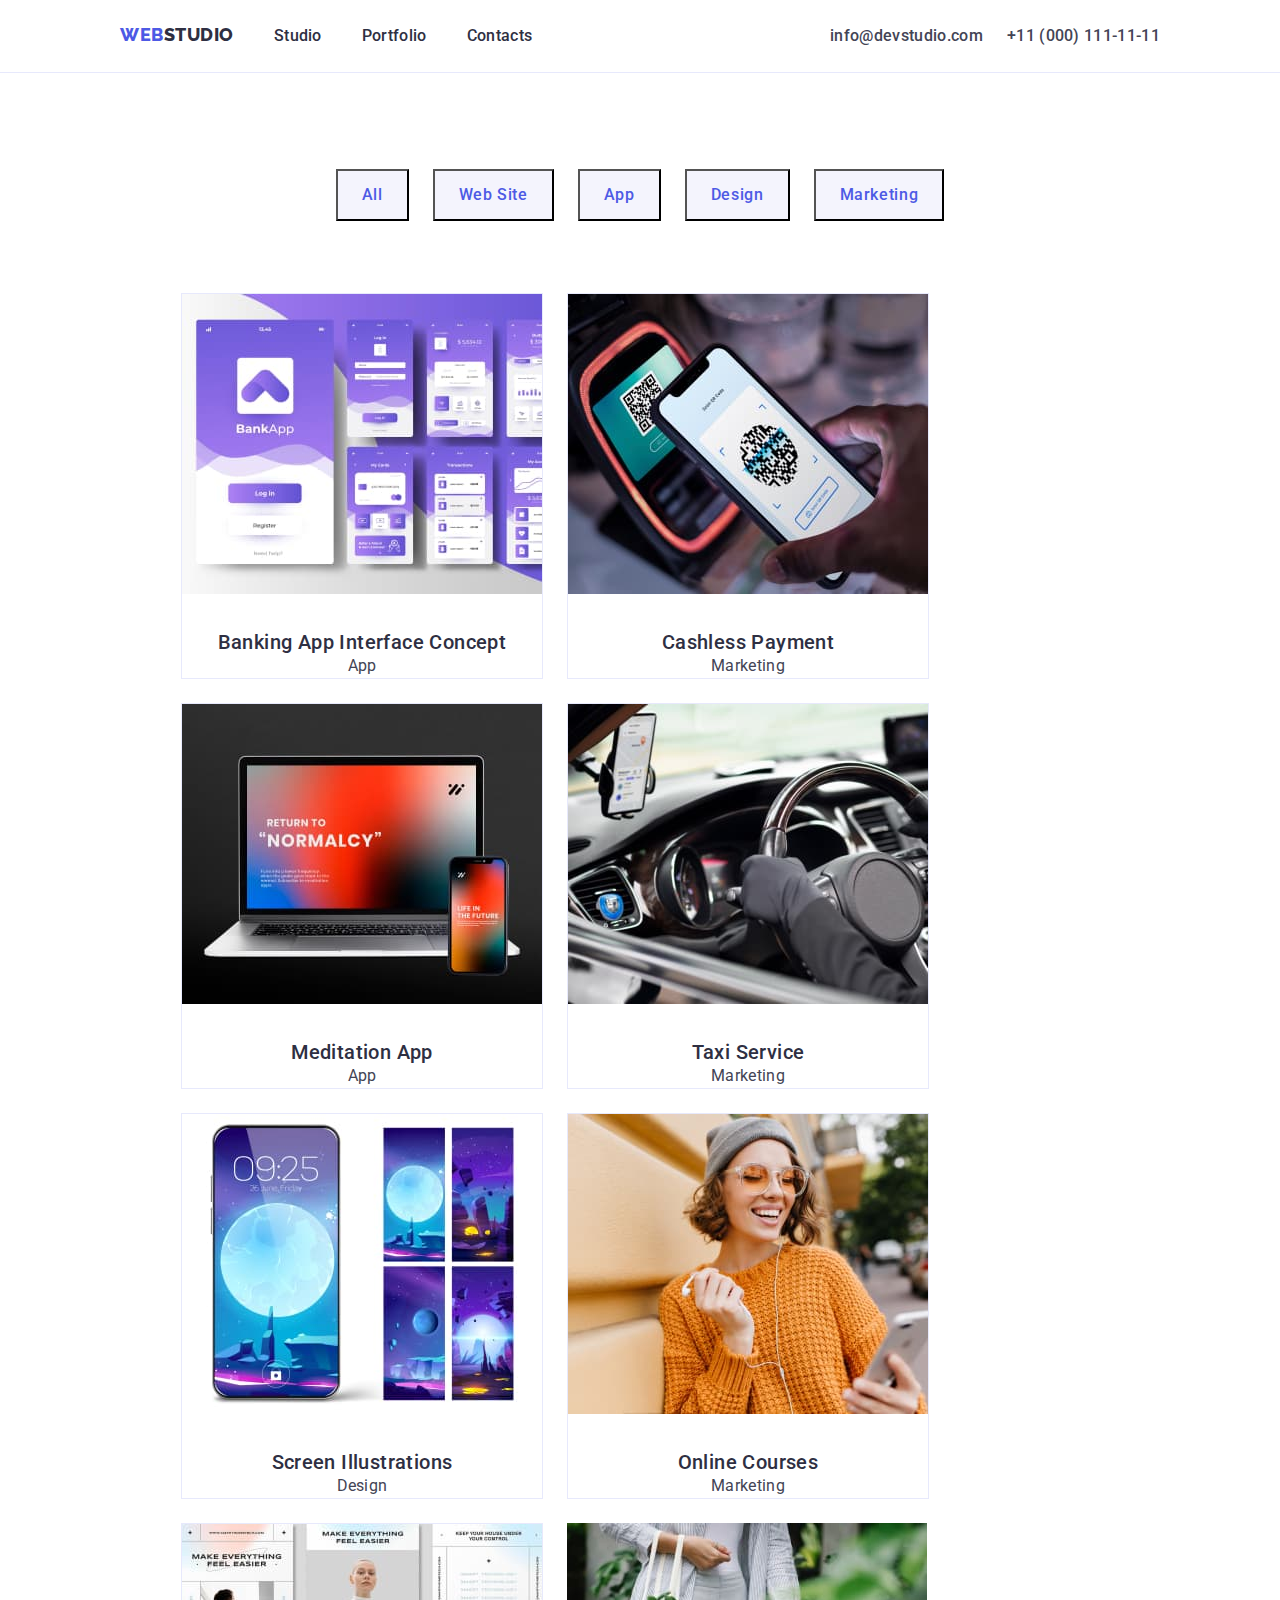
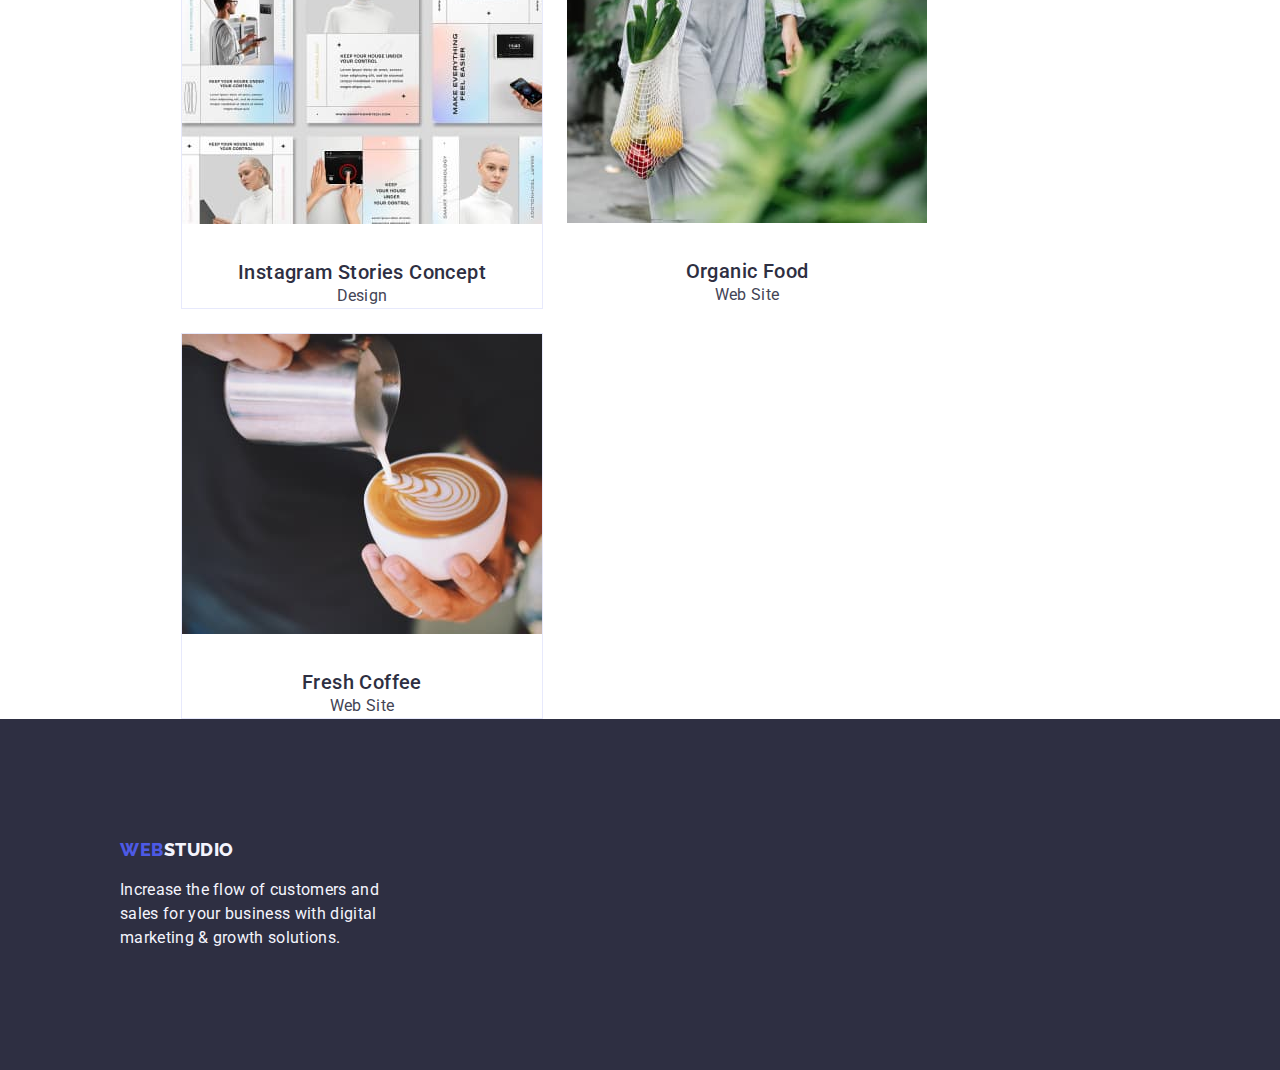
==== portfolio.html @ 3b59b09b "Add border to card" ====
<!DOCTYPE html>
<html lang="en">
  <head>
    <meta charset="UTF-8" />
    <meta name="viewport" content="width=device-width, initial-scale=1.0" />
    <title>Portfolio</title>
    <link rel="stylesheet" href="./css/styles.css" />
    <link rel="preconnect" href="https://fonts.googleapis.com" />
    <link rel="preconnect" href="https://fonts.gstatic.com" crossorigin />
    <link
      href="https://fonts.googleapis.com/css2?family=Montserrat:wght@300;700&family=Raleway:wght@800&family=Roboto:wght@400;500;700;900&display=swap"
      rel="stylesheet"
    />
    <link
      rel="stylesheet"
      href="https://cdnjs.cloudflare.com/ajax/libs/modern-normalize/2.0.0/modern-normalize.min.css"
      integrity="sha512-4xo8blKMVCiXpTaLzQSLSw3KFOVPWhm/TRtuPVc4WG6kUgjH6J03IBuG7JZPkcWMxJ5huwaBpOpnwYElP/m6wg=="
      crossorigin="anonymous"
      referrerpolicy="no-referrer"
    />
  </head>
  <body>
    <header class="header">
      <div class="container section header-div">
        <nav class="menu-list">
          <!--LOGO-->
          <div class="logo-div">
            <a class="logo link" href="./index.html"
              >WEB<span class="logo-studio-header">Studio</span></a
            >
          </div>

          <!--navigation menu-->
          <div class="menu-div">
            <ul class="list menu-list">
              <li><a class="list-font link" href="./index.html">Studio</a></li>
              <li>
                <a class="list-font link" href="./portfolio.html">Portfolio</a>
              </li>
              <li><a class="list-font link" href="">Contacts</a></li>
            </ul>
          </div>
        </nav>

        <!--Contact-->
        <address class="adress-list">
          <div class="adress-div">
            <ul class="list contact-list">
              <li>
                <a class="link-font link" href="mailto:info@devstudio.com"
                  >info@devstudio.com</a
                >
              </li>
              <li>
                <a class="link-font link" href="tel:+110001111111"
                  >+11 (000) 111-11-11</a
                >
              </li>
            </ul>
          </div>
        </address>
      </div>
    </header>
    <main>
      <section class="portfolio-filters">
        <div class="container section-portfolio-div">
          <h1 class="fontshone visually-hidden">Images</h1>
          <div class="filters-div">
          <ul class="list filters-ul-div">
            <li><button class="filters-buttons" type="button">All</button></li>
            <li>
              <button class="filters-buttons" type="button">Web Site</button>
            </li>
            <li><button class="filters-buttons" type="button">App</button></li>
            <li>
              <button class="filters-buttons" type="button">Design</button>
            </li>
            <li>
              <button class="filters-buttons" type="button">Marketing</button>
            </li>
          </ul>
          </div>
          <div class="portfolio-card-div">
          <ul class="list">
            <div class="card-wrap-div">
              <li class="card-wrap-item">
                <a class="link" href="">
                  <img
                    src="./images/pagesbankapp.jpg"
                    alt="Application pages view for logging in to the bank and managing your bank account. 
                The dominant colors are purple and white. Purple at the top of the page, white at the bottom"
                    width="360"
                    height="300"
                  />
                  <h2 class="fontshthre">Banking App Interface Concept</h2>
                  <p class="p-font">App</p>
                </a>
              </li>
              <li class="card-wrap-item">
                <a class="link" href="">
                  <img
                    src="./images/PhoneReadQRcode.jpg"
                    alt="Smartphone held in fingers and reading QR code with smartphone."
                    width="360"
                    height="300"
                  />
                  <h2 class="fontshthre">Cashless Payment</h2>
                  <p class="p-font">Marketing</p>
                </a>
              </li>
              <li class="card-wrap-item">
                <a class="link" href="">
                  <img
                    src="./images/Computerandsmartphonewithdesamefoto.jpg"
                    alt="On the laptop screen and on the smartphone screen there is the same 
              colorful image with the words - return to normalcy."
                    width="360"
                    height="300"
                  />
                  <h2 class="fontshthre">Meditation App</h2>
                  <p class="p-font">App</p>
                </a>
              </li>
              <li class="card-wrap-item">
                <a class="link" href="">
                  <img
                    src="./images/cocpitincar.jpg"
                    alt="Cockpit in the car. Smartphone in the holder with staking turned on."
                    width="360"
                    height="300"
                  />
                  <h2 class="fontshthre">Taxi Service</h2>
                  <p class="p-font">Marketing</p>
                </a>
              </li>
              <li class="card-wrap-item">
                <a class="link" href="">
                  <img
                    src="./images/destopwithnun.jpg"
                    alt="Five images with desktop proposals with a moon theme"
                    width="360"
                    height="300"
                  />
                  <h2 class="fontshthre">Screen Illustrations</h2>
                  <p class="p-font">Design</p>
                </a>
              </li>
              <li class="card-wrap-item">
                <a class="link" href="">
                  <img
                    src="./images/Womeninorangedress.jpg"
                    alt="A woman in a yellow sweater, gray hat and glasses looks at the smartphone"
                    width="360"
                    height="300"
                  />
                  <h2 class="fontshthre">Online Courses</h2>
                  <p class="p-font">Marketing</p>
                </a>
              </li>
              <li class="card-wrap-item">
                <a class="link" href="">
                  <img
                    src="./images/leaflet.jpg"
                    alt="Description of home control presented by a woman in a white turtleneck. Control options via smartphone and touch screen are shown."
                    width="360"
                    height="300"
                  />
                  <h2 class="fontshthre">Instagram Stories Concept</h2>
                  <p class="p-font">Design</p>
                </a>
              </li class="card-wrap-item">

              <li>
                <a class="link" href="">
                  <img
                    src="./images/womenwithbag.jpg"
                    alt="A woman dressed in gray pants, a gray long sweater and a white blouse carries fruits and vegetables in a white mesh bag."
                    width="360"
                    height="300"
                  />
                  <h2 class="fontshthre">Organic Food</h2>
                  <p class="p-font">Web Site</p>
                </a>
              </li>
              <li class="card-wrap-item">
                <a class="link" href="">
                  <img
                    src="./images/cafeewitchmilk.jpg"
                    alt="The barista pours milk to create a pattern on the surface of the coffee"
                    width="360"
                    height="300"
                  />
                  <h2 class="fontshthre">Fresh Coffee</h2>
                  <p class="p-font">Web Site</p>
                </a>
              </li class="card-wrap-item">
            </div>
          </ul>
          </div>
        </div>
      </section>
    </main>
    <footer class="fooster-parameters">
      <div class="container section">
        <!--LOGO-->
        <a class="logo link" href="./index.html"
          >WEB<span class="logo-studio-fooster">Studio</span></a
        >
        <p class="p-font-fooster">
          Increase the flow of customers and<br />
          sales for your business with digital<br />
          marketing & growth solutions.
        </p>
      </div>
    </footer>
  </body>
</html>
---- css/styles.css ----
:root{
    --color-text:#434455;
    --color-primary-brand: #4D5AE5;
    --color-ressed-state: #404BBF;
    --color-dark:#2E2F42;
    --color-success: #31D0AA;
    --color-subtle-text:#8E8F99;
    --color-accent:#E7E9FC;
    --color-light:#F4F4FD;
    --color-modal-overlay:#2E2F42;
    --color-white-background:#FFFFFF;
    --color-modal-background: #FCFCFC;
    --color-naigation: var(--color-text);
    --color-naigation-action: var(--color-ressed-state);
    --color-filter-button-text: var(--color-primary-brand);
    --color-filter-button-background: var(--color-light);
    --color-tel-and-mail:#434455;
    --color-hover-tel-and-mail: #404BBF;
    --color-links: #2E2F42;
    --color-active-links: #404BBF;
    --color-buttons-text: white;
    --color-buttons-background: #4D5AE5;
    --color-active-buttons-background: #404BBF;
}
body {
    font-family: "Roboto", sans-serif;
    color: var(--color-text);
    background-color: var(--color-white-background);
    text-decoration: none;
}


ul,
ol {
    list-style: none;
    margin: 0;
    padding-left: 0;
}

* {
    margin: 0;
    padding: 0;
}

.container {
    margin: 0 auto;
    padding: 0 15px;
    max-width: 1158px;
}

.section{
    padding: 120px;
}
.visually-hidden:not(:focus):not(:active) {
    clip: rect(0 0 0 0);
    clip-path: inset(100%);
    height: 1px;
    overflow: hidden;
    position: absolute;
    white-space: nowrap;
    width: 1px;
}
.portfolio-card-div{
padding: 0 120px;*/
        
}
.card-wrap-div{
    display: flex;
    gap: 24px;
    flex-wrap: wrap;
}
.card-wrap-item{
    border: 1px solid var(--CORNFLOWER, #E7E9FC);
    background: var(--WHITE, #FFF);
    margin: 0;
    padding: 0;  
}





.header {
    border-bottom: 1px solid #e7e9fc;
}
.header-list{
    /*display: flex;*/
    margin: 0 auto;
    padding: 0, auto;
}
.list-box{
    box-sizing: border-box;
}
.menu-list{
    display: flex;
    margin-top: auto;
    gap: 40px;
    
}
.contact-list {
    display: flex;
    margin-top: auto;
    gap: 24px;
    align-content:end;
}

/*font*/
.link-font{
    font-weight: 500;
    font-size: 16px;
    line-height: 1.5;
    letter-spacing: 0.02em;
    color: var(--color-tel-and-mail);
}

.link-font:focus,
.link-font:hover{
    color: var(--color-hover-tel-and-mail);
}

.list-font{
    font-weight: 500;
    font-size: 16px;
    line-height: 1.5;
    letter-spacing: 0.02em;
    color: var(--color-dark);
}

.list-font:focus,
.list-font:hover{
    color: var(--color-ressed-state)

}

.fontshone{
    color: var(--color-buttons-text);
    font-weight: 700;
    font-size: 56px;
    line-height: 1.07;
    text-align: center;
    letter-spacing: 0.02em;

    margin: 0 auto;


}
.fontshtwo{
    font-size: 36px;
    line-height: 1.11;
    text-align: center;
    letter-spacing: 0.02em;
    text-transform: capitalize;
    color: var(--color-dark);
    margin: 0px 0px 48px 0px;
}
.fontshthre{
    font-weight: 500;
    font-size: 20px;
    line-height: 1.2;
    letter-spacing: 0.02em;
    color: var(--color-dark);
    text-align: center;
    margin-top: 32px;
}

.p-font-doing {
    color: var(--color-text);
    line-height: 1.5;
    letter-spacing: 0.02em;
}

.p-font{
    color: var(--color-text);
    line-height: 1.5;
    letter-spacing: 0.02em;
    text-align: center;
    margin-bottom: 12;
}

.p-font-fooster{
    color: var(--color-light);
    line-height: 1.5;
    letter-spacing: 0.02em;
    margin:17.5px 0 0 0;
}

.logo{
    font-family: 'Raleway', sans-serif;
    font-size: 18px;
    font-weight: 800;
    line-height: 1.17;
    letter-spacing: 0.03em;
    text-transform: uppercase;

    color: var(--color-primary-brand);

}
.header-div{
    display: flex;
    padding-top: 0%;
    padding-bottom: 0%;
    justify-content: space-between;

}

.logo-div{
    padding: 24px 0px 24px 0px;
    margin: 0;
    
}

.menu-div {
    padding: 24px 0px 24px 0px;
    margin: 0;
    justify-content: left;
}

.adress-div {
    padding: 24px 0px 24px 0px;
    justify-content: right;
    margin: 0;
}

.link{
    text-decoration: none;
}

.logo-studio-header{
    color: var(--color-dark);
}

.logo-studio-fooster{
    color:var(--color-light); 
}

.list{    
    list-style-type: none;
}

.adress-list{
    font-style: normal;
}



.contacts-telephone-mail{
    font-weight: 500;
    font-size: 16px;
    line-height: 1.5;
    letter-spacing: 0.02em;
    color: var(--color-dark);
}

.contacts-telephone-mail:hover,
.contacts-telephone-mail:focus{
    color: var(--color-hover-tel-and-mail);
}

.fooster-parameters{
    background-color: var(--color-dark);
}


.section-hero{
    background-color: var(--color-dark);
}

.buttons{
    color: var(--color-buttons-text);
    background-color: var(--color-buttons-background);
    font-family: "Roboto", sans-serif;
    font-weight: 500;
    font-size: 16px;
    line-height: 1.5;
    letter-spacing: 0.04em;
    padding: 16px 32px;
    
}
.button-div {
    
    margin: 48px 40%;

}
.buttons:hover,
.buttons:focus {
    cursor: pointer;
    background-color: var(--color-active-buttons-background);
}

/*main in Index.html*/
.section1-div{
    display: inline-flex;

    gap: 24px;
    align-content: space-between;
}


.li-what-we-use{
    font-size: 16px;
    line-height: 1.5;
    letter-spacing: 0.02em;
    color: var(--color-text);


}


.secion3-div{
    display: flex;
    margin: 0;
    justify-content: space-between;
    gap: 24px;
}

.section-team{
    background-color: var(--color-light);
}

.li-section-team{
    background-color: var(--color-white-background);
    padding-bottom: 32px;
    flex-basis: calc((100% - 30px) / 3);
}



/*main in portfolio.html*/
.filters-buttons {
    font-family: "Roboto", sans-serif;
    color: var(--color-filter-button-text);
    background-color: var(--color-filter-button-background);
    font-size: 16px;
    line-height: 1.5;
    font-weight: 500;
    letter-spacing: 0.04em;
    text-align: center;
    cursor: pointer;
    padding: 12px 24px;


}

.filters-buttons:hover,
.filters-buttons:focus {
    cursor: pointer;
    color: var(--color-buttons-text);
    background-color: var(--color-active-buttons-background);
}
.section-portfolio-div{

}


.filters-ul-div {
    margin-top: 96px;
    margin-bottom:72px;
    display: flex;
    justify-content: center;
    gap: 24px;
}
.filters-item{
margin: 0 auto;
}
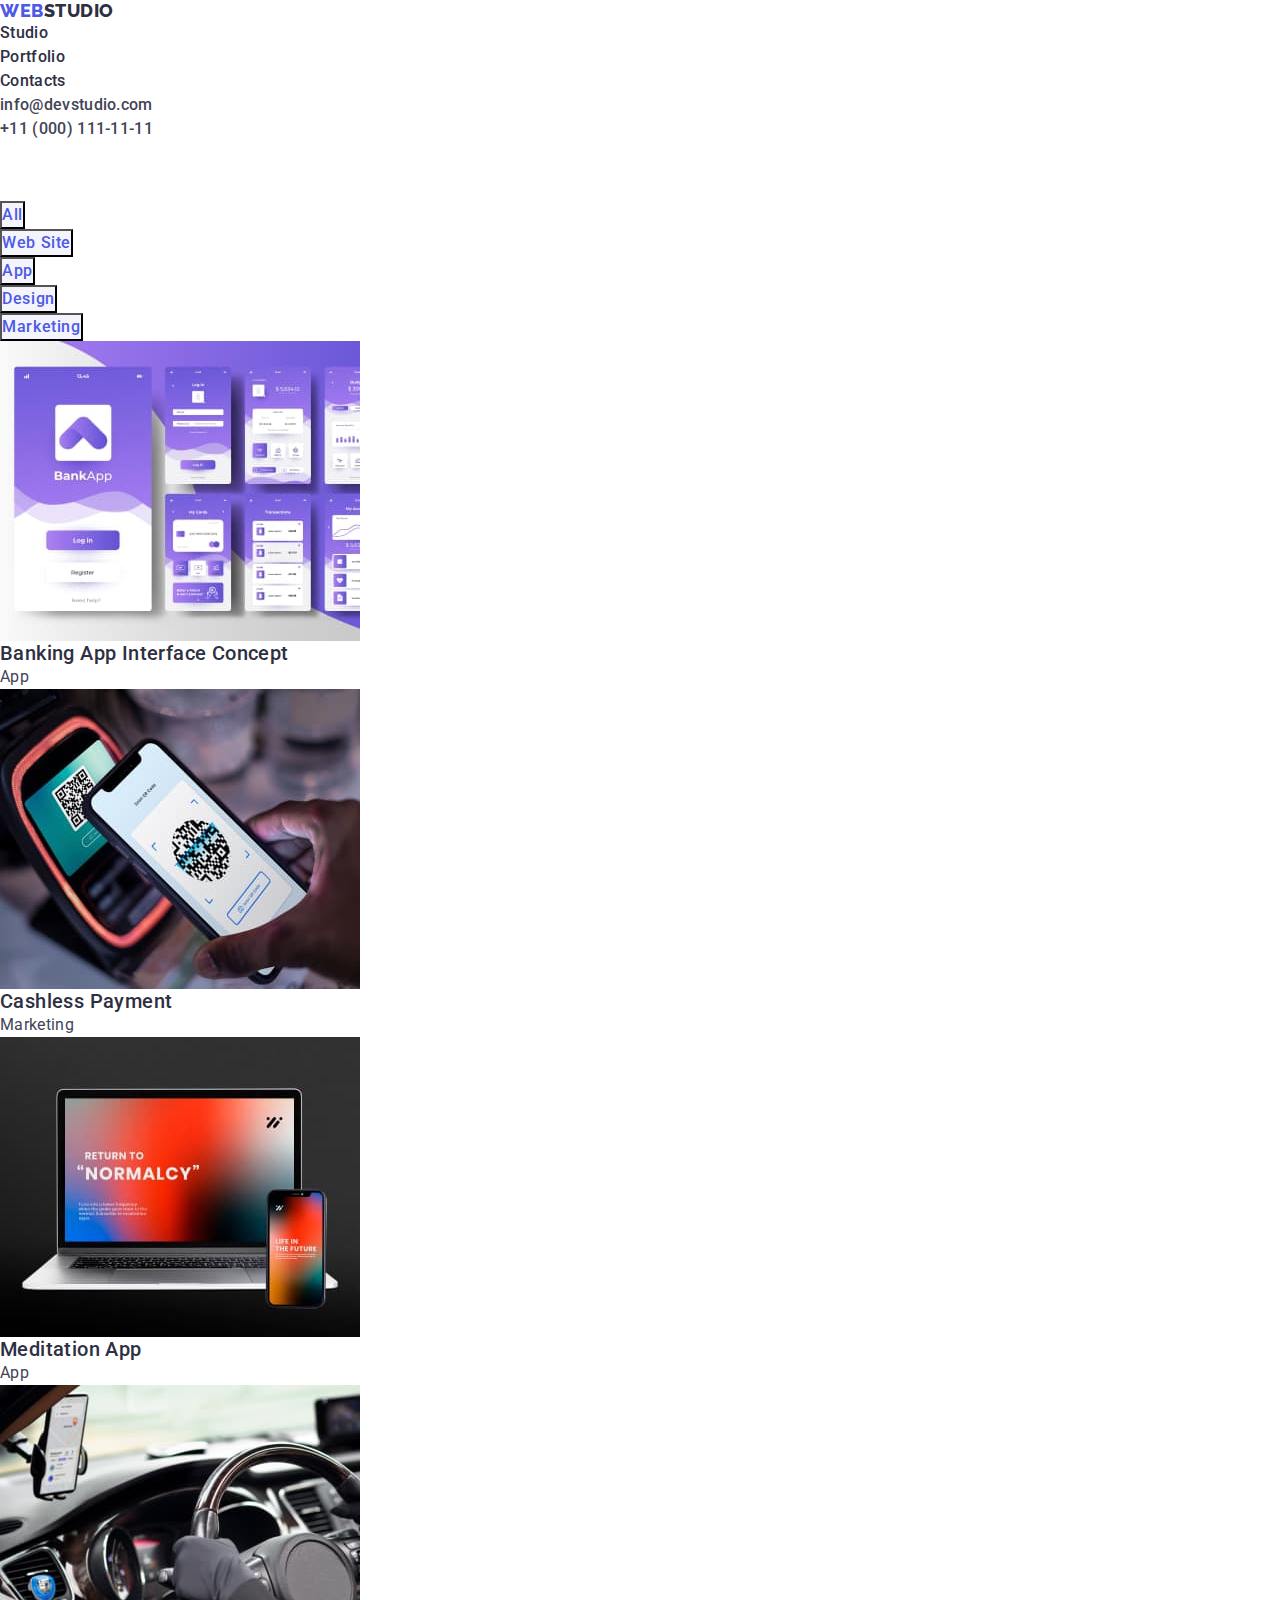
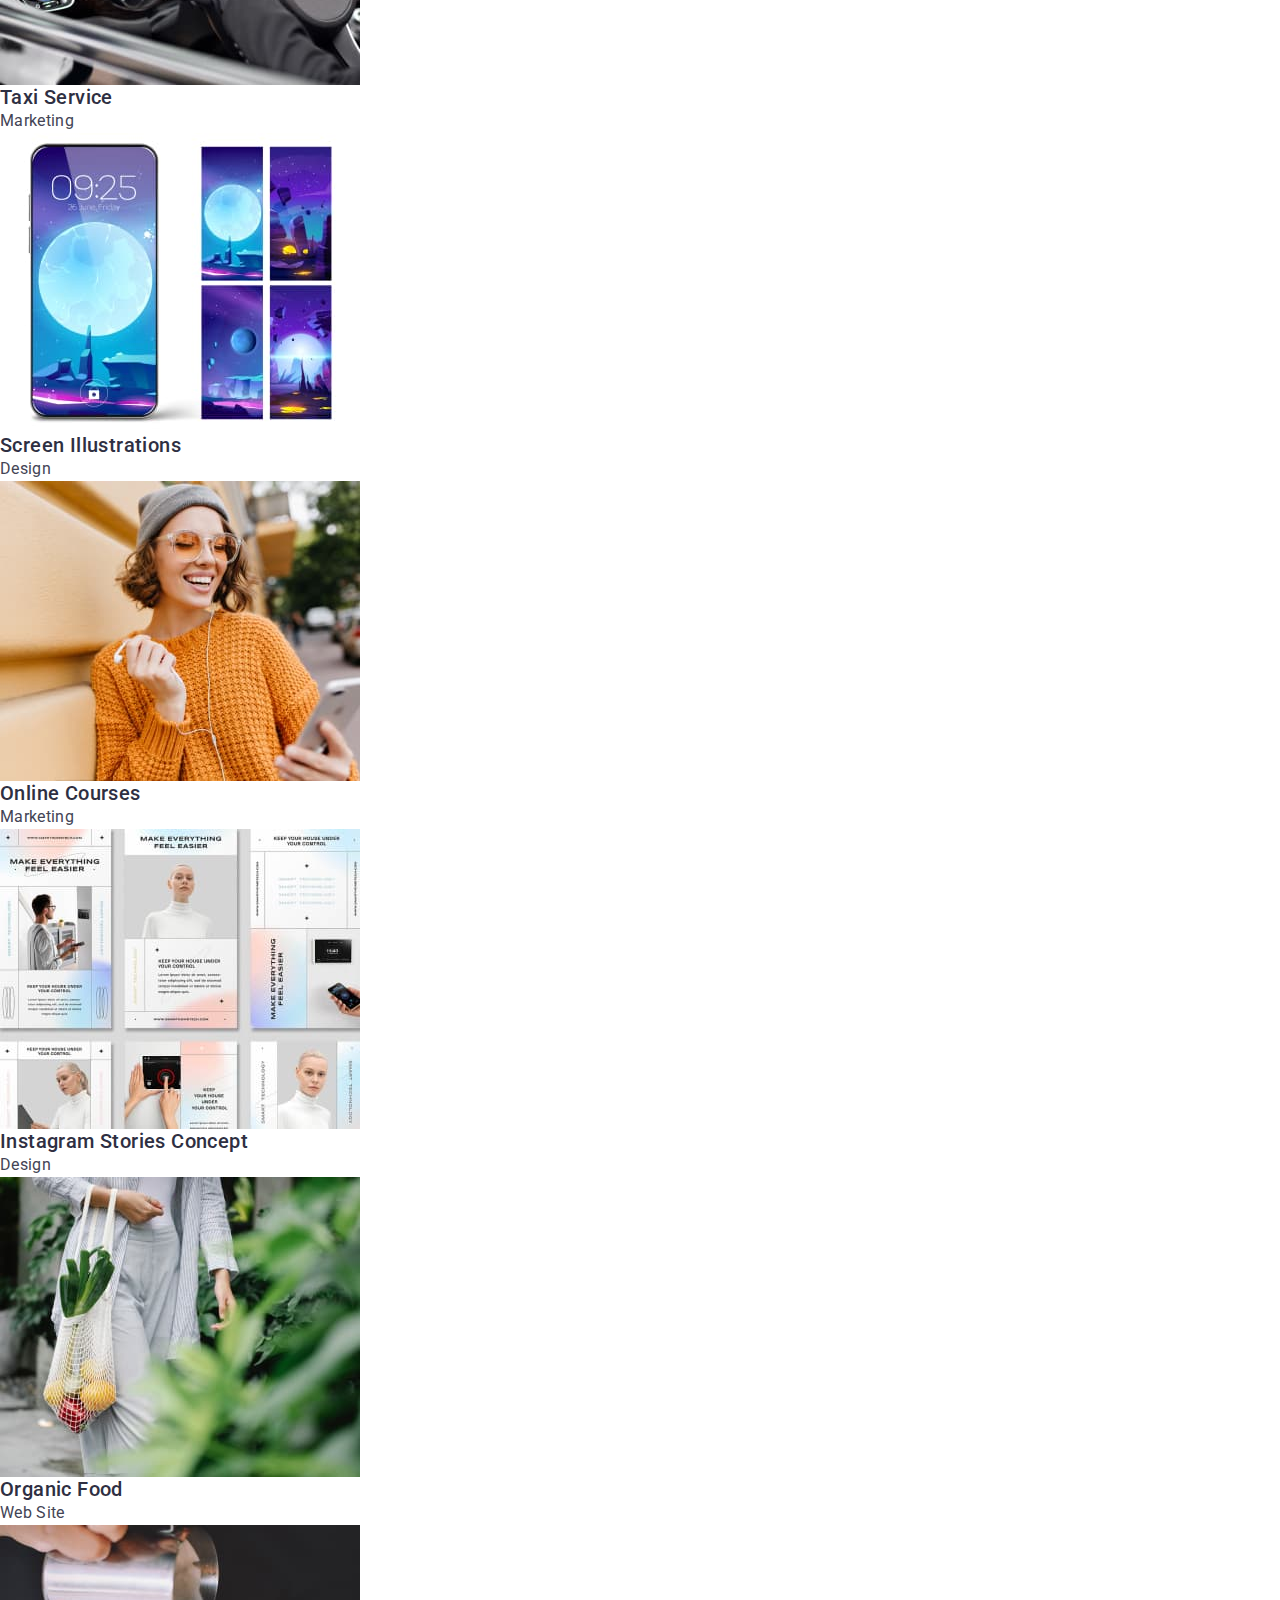
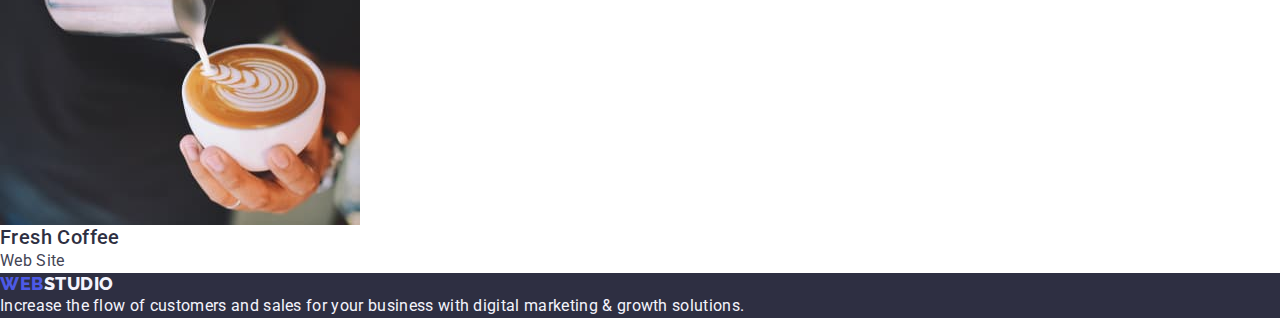
==== commit ac479365: "New style css for web" ====
--- a/portfolio.html
+++ b/portfolio.html
@@ -4,6 +4,13 @@
     <meta charset="UTF-8" />
     <meta name="viewport" content="width=device-width, initial-scale=1.0" />
     <title>Portfolio</title>
+    <link
+      rel="stylesheet"
+      href="https://cdnjs.cloudflare.com/ajax/libs/modern-normalize/2.0.0/modern-normalize.min.css"
+      integrity="sha512-4xo8blKMVCiXpTaLzQSLSw3KFOVPWhm/TRtuPVc4WG6kUgjH6J03IBuG7JZPkcWMxJ5huwaBpOpnwYElP/m6wg=="
+      crossorigin="anonymous"
+      referrerpolicy="no-referrer"
+    />
     <link rel="stylesheet" href="./css/styles.css" />
     <link rel="preconnect" href="https://fonts.googleapis.com" />
     <link rel="preconnect" href="https://fonts.gstatic.com" crossorigin />
@@ -11,207 +18,181 @@
       href="https://fonts.googleapis.com/css2?family=Montserrat:wght@300;700&family=Raleway:wght@800&family=Roboto:wght@400;500;700;900&display=swap"
       rel="stylesheet"
     />
-    <link
-      rel="stylesheet"
-      href="https://cdnjs.cloudflare.com/ajax/libs/modern-normalize/2.0.0/modern-normalize.min.css"
-      integrity="sha512-4xo8blKMVCiXpTaLzQSLSw3KFOVPWhm/TRtuPVc4WG6kUgjH6J03IBuG7JZPkcWMxJ5huwaBpOpnwYElP/m6wg=="
-      crossorigin="anonymous"
-      referrerpolicy="no-referrer"
-    />
   </head>
   <body>
-    <header class="header">
-      <div class="container section header-div">
-        <nav class="menu-list">
-          <!--LOGO-->
-          <div class="logo-div">
-            <a class="logo link" href="./index.html"
-              >WEB<span class="logo-studio-header">Studio</span></a
+    <header>
+      <nav>
+        <!--LOGO-->
+        <a class="logo link" href="./index.html"
+          >WEB<span class="logo-studio-header">Studio</span></a
+        >
+
+        <!--navigation menu-->
+
+        <ul class="list">
+          <li><a class="list-font link" href="./index.html">Studio</a></li>
+          <li>
+            <a class="list-font link" href="./portfolio.html">Portfolio</a>
+          </li>
+          <li><a class="list-font link" href="">Contacts</a></li>
+        </ul>
+      </nav>
+
+      <!--Contact-->
+      <address class="adress-list">
+        <ul class="list">
+          <li>
+            <a class="link-font link" href="mailto:info@devstudio.com"
+              >info@devstudio.com</a
             >
-          </div>
-
-          <!--navigation menu-->
-          <div class="menu-div">
-            <ul class="list menu-list">
-              <li><a class="list-font link" href="./index.html">Studio</a></li>
-              <li>
-                <a class="list-font link" href="./portfolio.html">Portfolio</a>
-              </li>
-              <li><a class="list-font link" href="">Contacts</a></li>
-            </ul>
-          </div>
-        </nav>
-
-        <!--Contact-->
-        <address class="adress-list">
-          <div class="adress-div">
-            <ul class="list contact-list">
-              <li>
-                <a class="link-font link" href="mailto:info@devstudio.com"
-                  >info@devstudio.com</a
-                >
-              </li>
-              <li>
-                <a class="link-font link" href="tel:+110001111111"
-                  >+11 (000) 111-11-11</a
-                >
-              </li>
-            </ul>
-          </div>
-        </address>
-      </div>
+          </li>
+          <li>
+            <a class="link-font link" href="tel:+110001111111"
+              >+11 (000) 111-11-11</a
+            >
+          </li>
+        </ul>
+      </address>
     </header>
     <main>
       <section class="portfolio-filters">
-        <div class="container section-portfolio-div">
-          <h1 class="fontshone visually-hidden">Images</h1>
-          <div class="filters-div">
-          <ul class="list filters-ul-div">
-            <li><button class="filters-buttons" type="button">All</button></li>
-            <li>
-              <button class="filters-buttons" type="button">Web Site</button>
-            </li>
-            <li><button class="filters-buttons" type="button">App</button></li>
-            <li>
-              <button class="filters-buttons" type="button">Design</button>
-            </li>
-            <li>
-              <button class="filters-buttons" type="button">Marketing</button>
-            </li>
-          </ul>
-          </div>
-          <div class="portfolio-card-div">
-          <ul class="list">
-            <div class="card-wrap-div">
-              <li class="card-wrap-item">
-                <a class="link" href="">
-                  <img
-                    src="./images/pagesbankapp.jpg"
-                    alt="Application pages view for logging in to the bank and managing your bank account. 
+        <h1 class="fontshone">Images</h1>
+        <ul class="list">
+          <li><button class="filters-buttons" type="button">All</button></li>
+          <li>
+            <button class="filters-buttons" type="button">Web Site</button>
+          </li>
+          <li><button class="filters-buttons" type="button">App</button></li>
+          <li><button class="filters-buttons" type="button">Design</button></li>
+          <li>
+            <button class="filters-buttons" type="button">Marketing</button>
+          </li>
+        </ul>
+
+        <ul class="list">
+          <li>
+            <a class="link" href="">
+              <img
+                src="./images/pagesbankapp.jpg"
+                alt="Application pages view for logging in to the bank and managing your bank account. 
                 The dominant colors are purple and white. Purple at the top of the page, white at the bottom"
-                    width="360"
-                    height="300"
-                  />
-                  <h2 class="fontshthre">Banking App Interface Concept</h2>
-                  <p class="p-font">App</p>
-                </a>
-              </li>
-              <li class="card-wrap-item">
-                <a class="link" href="">
-                  <img
-                    src="./images/PhoneReadQRcode.jpg"
-                    alt="Smartphone held in fingers and reading QR code with smartphone."
-                    width="360"
-                    height="300"
-                  />
-                  <h2 class="fontshthre">Cashless Payment</h2>
-                  <p class="p-font">Marketing</p>
-                </a>
-              </li>
-              <li class="card-wrap-item">
-                <a class="link" href="">
-                  <img
-                    src="./images/Computerandsmartphonewithdesamefoto.jpg"
-                    alt="On the laptop screen and on the smartphone screen there is the same 
+                width="360"
+                height="300"
+              />
+              <h2 class="fontshthre">Banking App Interface Concept</h2>
+              <p class="p-font">App</p>
+            </a>
+          </li>
+          <li>
+            <a class="link" href="">
+              <img
+                src="./images/PhoneReadQRcode.jpg"
+                alt="Smartphone held in fingers and reading QR code with smartphone."
+                width="360"
+                height="300"
+              />
+              <h2 class="fontshthre">Cashless Payment</h2>
+              <p class="p-font">Marketing</p>
+            </a>
+          </li>
+          <li>
+            <a class="link" href="">
+              <img
+                src="./images/Computerandsmartphonewithdesamefoto.jpg"
+                alt="On the laptop screen and on the smartphone screen there is the same 
               colorful image with the words - return to normalcy."
-                    width="360"
-                    height="300"
-                  />
-                  <h2 class="fontshthre">Meditation App</h2>
-                  <p class="p-font">App</p>
-                </a>
-              </li>
-              <li class="card-wrap-item">
-                <a class="link" href="">
-                  <img
-                    src="./images/cocpitincar.jpg"
-                    alt="Cockpit in the car. Smartphone in the holder with staking turned on."
-                    width="360"
-                    height="300"
-                  />
-                  <h2 class="fontshthre">Taxi Service</h2>
-                  <p class="p-font">Marketing</p>
-                </a>
-              </li>
-              <li class="card-wrap-item">
-                <a class="link" href="">
-                  <img
-                    src="./images/destopwithnun.jpg"
-                    alt="Five images with desktop proposals with a moon theme"
-                    width="360"
-                    height="300"
-                  />
-                  <h2 class="fontshthre">Screen Illustrations</h2>
-                  <p class="p-font">Design</p>
-                </a>
-              </li>
-              <li class="card-wrap-item">
-                <a class="link" href="">
-                  <img
-                    src="./images/Womeninorangedress.jpg"
-                    alt="A woman in a yellow sweater, gray hat and glasses looks at the smartphone"
-                    width="360"
-                    height="300"
-                  />
-                  <h2 class="fontshthre">Online Courses</h2>
-                  <p class="p-font">Marketing</p>
-                </a>
-              </li>
-              <li class="card-wrap-item">
-                <a class="link" href="">
-                  <img
-                    src="./images/leaflet.jpg"
-                    alt="Description of home control presented by a woman in a white turtleneck. Control options via smartphone and touch screen are shown."
-                    width="360"
-                    height="300"
-                  />
-                  <h2 class="fontshthre">Instagram Stories Concept</h2>
-                  <p class="p-font">Design</p>
-                </a>
-              </li class="card-wrap-item">
+                width="360"
+                height="300"
+              />
+              <h2 class="fontshthre">Meditation App</h2>
+              <p class="p-font">App</p>
+            </a>
+          </li>
+          <li>
+            <a class="link" href="">
+              <img
+                src="./images/cocpitincar.jpg"
+                alt="Cockpit in the car. Smartphone in the holder with staking turned on."
+                width="360"
+                height="300"
+              />
+              <h2 class="fontshthre">Taxi Service</h2>
+              <p class="p-font">Marketing</p>
+            </a>
+          </li>
+          <li>
+            <a class="link" href="">
+              <img
+                src="./images/destopwithnun.jpg"
+                alt="Five images with desktop proposals with a moon theme"
+                width="360"
+                height="300"
+              />
+              <h2 class="fontshthre">Screen Illustrations</h2>
+              <p class="p-font">Design</p>
+            </a>
+          </li>
+          <li>
+            <a class="link" href="">
+              <img
+                src="./images/Womeninorangedress.jpg"
+                alt="A woman in a yellow sweater, gray hat and glasses looks at the smartphone"
+                width="360"
+                height="300"
+              />
+              <h2 class="fontshthre">Online Courses</h2>
+              <p class="p-font">Marketing</p>
+            </a>
+          </li>
+          <li>
+            <a class="link" href="">
+              <img
+                src="./images/leaflet.jpg"
+                alt="Description of home control presented by a woman in a white turtleneck. Control options via smartphone and touch screen are shown."
+                width="360"
+                height="300"
+              />
+              <h2 class="fontshthre">Instagram Stories Concept</h2>
+              <p class="p-font">Design</p>
+            </a>
+          </li>
 
-              <li>
-                <a class="link" href="">
-                  <img
-                    src="./images/womenwithbag.jpg"
-                    alt="A woman dressed in gray pants, a gray long sweater and a white blouse carries fruits and vegetables in a white mesh bag."
-                    width="360"
-                    height="300"
-                  />
-                  <h2 class="fontshthre">Organic Food</h2>
-                  <p class="p-font">Web Site</p>
-                </a>
-              </li>
-              <li class="card-wrap-item">
-                <a class="link" href="">
-                  <img
-                    src="./images/cafeewitchmilk.jpg"
-                    alt="The barista pours milk to create a pattern on the surface of the coffee"
-                    width="360"
-                    height="300"
-                  />
-                  <h2 class="fontshthre">Fresh Coffee</h2>
-                  <p class="p-font">Web Site</p>
-                </a>
-              </li class="card-wrap-item">
-            </div>
-          </ul>
-          </div>
-        </div>
+          <li>
+            <a class="link" href="">
+              <img
+                src="./images/womenwithbag.jpg"
+                alt="A woman dressed in gray pants, a gray long sweater and a white blouse carries fruits and vegetables in a white mesh bag."
+                width="360"
+                height="300"
+              />
+              <h2 class="fontshthre">Organic Food</h2>
+              <p class="p-font">Web Site</p>
+            </a>
+          </li>
+          <li>
+            <a class="link" href="">
+              <img
+                src="./images/cafeewitchmilk.jpg"
+                alt="The barista pours milk to create a pattern on the surface of the coffee"
+                width="360"
+                height="300"
+              />
+              <h2 class="fontshthre">Fresh Coffee</h2>
+              <p class="p-font">Web Site</p>
+            </a>
+          </li>
+        </ul>
       </section>
     </main>
     <footer class="fooster-parameters">
-      <div class="container section">
-        <!--LOGO-->
-        <a class="logo link" href="./index.html"
-          >WEB<span class="logo-studio-fooster">Studio</span></a
-        >
-        <p class="p-font-fooster">
-          Increase the flow of customers and<br />
-          sales for your business with digital<br />
-          marketing & growth solutions.
-        </p>
-      </div>
+      <!--LOGO-->
+      <a class="logo link" href="./index.html"
+        >WEB<span class="logo-studio-fooster">Studio</span></a
+      >
+      <p class="p-font-fooster">
+        Increase the flow of customers and sales for your business with digital
+        marketing & growth solutions.
+      </p>
     </footer>
   </body>
 </html>
--- a/css/styles.css
+++ b/css/styles.css
@@ -22,6 +22,13 @@
     --color-buttons-background: #4D5AE5;
     --color-active-buttons-background: #404BBF;
 }
+
+* {
+    box-sizing: border-box;
+    margin: 0;
+    padding: 0;
+}
+
 body {
     font-family: "Roboto", sans-serif;
     color: var(--color-text);
@@ -29,6 +36,9 @@
     text-decoration: none;
 }
 
+img {
+    display: block;
+}
 
 ul,
 ol {
@@ -36,21 +46,252 @@
     margin: 0;
     padding-left: 0;
 }
-
-* {
+.address-flex{
+    display: flex;
+    align-items: center;
+    justify-content: space-between;
+    gap: 40px;
+}
+.adress-list {
+    font-style: normal;
+}
+
+.all-section {
+    margin: 0px;
+    padding-top: 120px;
+    padding-bottom: 120px;
+}
+
+.button {
+    color: var(--color-buttons-text);
+    background-color: var(--color-buttons-background);
+    font-family: "Roboto", sans-serif;
+    font-weight: 500;
+    font-size: 16px;
+    line-height: 1.5;
+    letter-spacing: 0.04em;
+
+}
+
+.button:hover,
+.button:focus {
+    cursor: pointer;
+    background-color: var(--color-active-buttons-background);
+}
+.button-position{
+    display: block;
+    padding: 16px 32px;
+    gap: 10px;
+    border-radius: 4px;
+    box-shadow: 0px 4px 4px 0px rgba(0, 0, 0, 0.15);
+    margin: 48px auto;
+
+
+    
+}
+
+.contacts-telephone-mail {
+    font-weight: 500;
+    font-size: 16px;
+    line-height: 1.5;
+    letter-spacing: 0.02em;
+    color: var(--color-dark);
+}
+
+.contacts-telephone-mail:hover,
+.contacts-telephone-mail:focus {
+    color: var(--color-hover-tel-and-mail);
+}
+
+.container {
+    width: 1158px;
+    /*margin: 0;
+    padding: 0;*/
+}
+
+.filters-buttons {
+    font-family: "Roboto", sans-serif;
+    color: var(--color-filter-button-text);
+    background-color: var(--color-filter-button-background);
+    font-size: 16px;
+    line-height: 1.5;
+    font-weight: 500;
+    letter-spacing: 0.04em;
+    text-align: center;
+    cursor: pointer;
+}
+
+.filters-buttons:hover,
+.filters-buttons:focus {
+    cursor: pointer;
+    color: var(--color-buttons-text);
+    background-color: var(--color-active-buttons-background);
+}
+
+.fontshone {
+    color: var(--color-buttons-text);
+    font-weight: 700;
+    font-size: 56px;
+    line-height: 1.07;
+    text-align: center;
+    letter-spacing: 0.02em;
+    
+
+}
+
+.fontshtwo {
+    font-size: 36px;
+    line-height: 1.11;
+    text-align: center;
+    letter-spacing: 0.02em;
+    text-transform: capitalize;
+    color: var(--color-dark);
+    padding-bottom: 72px;
+}
+
+.fontshthre {
+    font-weight: 500;
+    font-size: 20px;
+    line-height: 1.2;
+    letter-spacing: 0.02em;
+    color: var(--color-dark);
+}
+
+.fooster-parameters {
+    background-color: var(--color-dark);
+}
+.header-div{
+    display: inline-flex;
+    height: 72px;
+    padding: 0px;
+    align-items: center;
+    justify-content: space-between;
+    gap: 332px;
+    border-bottom: 1px solid var(--CORNFLOWER, #E7E9FC);
+    background: var(--WHITE, #FFF);
+}
+
+.li-section-team {
+    background-color: var(--color-white-background);
+}
+.li-what-we-use {
+    font-size: 16px;
+    line-height: 1.5;
+    letter-spacing: 0.02em;
+    color: var(--color-text);
+
+
+}
+
+.link {
+    text-decoration: none;
+}
+.link-font {
+    font-weight: 500;
+    font-size: 16px;
+    line-height: 1.5;
+    letter-spacing: 0.02em;
+    color: var(--color-tel-and-mail);
+}
+
+.link-font:focus,
+.link-font:hover {
+    color: var(--color-hover-tel-and-mail);
+}
+
+.list {
+    list-style-type: none;
+}
+.list-font {
+    font-weight: 500;
+    font-size: 16px;
+    line-height: 1.5;
+    letter-spacing: 0.02em;
+    color: var(--color-dark);
+}
+
+.list-font:focus,
+.list-font:hover {
+    color: var(--color-ressed-state)
+}
+
+.list-section1-flex{
+    display: flex;
+    justify-content: space-between;
+    padding-bottom: 0;
+}
+
+.list-section2-flex{
+    display: flex;
+    gap:24px;
+    justify-content: center; 
+}
+
+.list-section3-flex{
+    display: flex;
     margin: 0;
-    padding: 0;
-}
-
-.container {
-    margin: 0 auto;
-    padding: 0 15px;
-    max-width: 1158px;
-}
-
-.section{
-    padding: 120px;
-}
+        gap: 24px;
+        justify-content: center;
+}
+
+.logo {
+    font-family: 'Raleway', sans-serif;
+    font-size: 18px;
+    font-weight: 800;
+    line-height: 1.17;
+    letter-spacing: 0.03em;
+    text-transform: uppercase;
+
+    color: var(--color-primary-brand);
+
+}
+
+.logo-studio-header {
+    color: var(--color-dark);
+}
+
+.logo-studio-fooster {
+    color: var(--color-light);
+}
+
+.menu-header-div{
+        display: inline-flex;
+        align-items: flex-start;
+        gap: 40px;
+}
+
+
+.navi-div{
+    display: inline-flex;
+    align-items: center;
+    justify-content: space-between;
+    gap: 76px;
+}
+
+
+
+.p-font{
+    color: var(--color-text);
+    line-height: 1.5;
+    letter-spacing: 0.02em;
+}
+
+.p-font-fooster{
+    color: var(--color-light);
+    line-height: 1.5;
+    letter-spacing: 0.02em;
+}
+
+.section-hero {
+     background-color: var(--color-dark);
+ 
+}
+
+.section-team {
+    background-color: var(--color-light);
+}
+
+
 .visually-hidden:not(:focus):not(:active) {
     clip: rect(0 0 0 0);
     clip-path: inset(100%);
@@ -60,308 +301,25 @@
     white-space: nowrap;
     width: 1px;
 }
-.portfolio-card-div{
-padding: 0 120px;*/
-        
-}
-.card-wrap-div{
-    display: flex;
-    gap: 24px;
-    flex-wrap: wrap;
-}
-.card-wrap-item{
-    border: 1px solid var(--CORNFLOWER, #E7E9FC);
-    background: var(--WHITE, #FFF);
-    margin: 0;
-    padding: 0;  
-}
-
-
-
-
-
-.header {
-    border-bottom: 1px solid #e7e9fc;
-}
-.header-list{
-    /*display: flex;*/
-    margin: 0 auto;
-    padding: 0, auto;
-}
-.list-box{
-    box-sizing: border-box;
-}
-.menu-list{
-    display: flex;
-    margin-top: auto;
-    gap: 40px;
-    
-}
-.contact-list {
-    display: flex;
-    margin-top: auto;
-    gap: 24px;
-    align-content:end;
-}
-
-/*font*/
-.link-font{
-    font-weight: 500;
-    font-size: 16px;
-    line-height: 1.5;
-    letter-spacing: 0.02em;
-    color: var(--color-tel-and-mail);
-}
-
-.link-font:focus,
-.link-font:hover{
-    color: var(--color-hover-tel-and-mail);
-}
-
-.list-font{
-    font-weight: 500;
-    font-size: 16px;
-    line-height: 1.5;
-    letter-spacing: 0.02em;
-    color: var(--color-dark);
-}
-
-.list-font:focus,
-.list-font:hover{
-    color: var(--color-ressed-state)
-
-}
-
-.fontshone{
-    color: var(--color-buttons-text);
-    font-weight: 700;
-    font-size: 56px;
-    line-height: 1.07;
-    text-align: center;
-    letter-spacing: 0.02em;
-
-    margin: 0 auto;
-
-
-}
-.fontshtwo{
-    font-size: 36px;
-    line-height: 1.11;
-    text-align: center;
-    letter-spacing: 0.02em;
-    text-transform: capitalize;
-    color: var(--color-dark);
-    margin: 0px 0px 48px 0px;
-}
-.fontshthre{
-    font-weight: 500;
-    font-size: 20px;
-    line-height: 1.2;
-    letter-spacing: 0.02em;
-    color: var(--color-dark);
-    text-align: center;
-    margin-top: 32px;
-}
-
-.p-font-doing {
-    color: var(--color-text);
-    line-height: 1.5;
-    letter-spacing: 0.02em;
-}
-
-.p-font{
-    color: var(--color-text);
-    line-height: 1.5;
-    letter-spacing: 0.02em;
-    text-align: center;
-    margin-bottom: 12;
-}
-
-.p-font-fooster{
-    color: var(--color-light);
-    line-height: 1.5;
-    letter-spacing: 0.02em;
-    margin:17.5px 0 0 0;
-}
-
-.logo{
-    font-family: 'Raleway', sans-serif;
-    font-size: 18px;
-    font-weight: 800;
-    line-height: 1.17;
-    letter-spacing: 0.03em;
-    text-transform: uppercase;
-
-    color: var(--color-primary-brand);
-
-}
-.header-div{
-    display: flex;
-    padding-top: 0%;
-    padding-bottom: 0%;
-    justify-content: space-between;
-
-}
-
-.logo-div{
-    padding: 24px 0px 24px 0px;
-    margin: 0;
-    
-}
-
-.menu-div {
-    padding: 24px 0px 24px 0px;
-    margin: 0;
-    justify-content: left;
-}
-
-.adress-div {
-    padding: 24px 0px 24px 0px;
-    justify-content: right;
-    margin: 0;
-}
-
-.link{
-    text-decoration: none;
-}
-
-.logo-studio-header{
-    color: var(--color-dark);
-}
-
-.logo-studio-fooster{
-    color:var(--color-light); 
-}
-
-.list{    
-    list-style-type: none;
-}
-
-.adress-list{
-    font-style: normal;
-}
-
-
-
-.contacts-telephone-mail{
-    font-weight: 500;
-    font-size: 16px;
-    line-height: 1.5;
-    letter-spacing: 0.02em;
-    color: var(--color-dark);
-}
-
-.contacts-telephone-mail:hover,
-.contacts-telephone-mail:focus{
-    color: var(--color-hover-tel-and-mail);
-}
-
-.fooster-parameters{
-    background-color: var(--color-dark);
-}
-
-
-.section-hero{
-    background-color: var(--color-dark);
-}
-
-.buttons{
-    color: var(--color-buttons-text);
-    background-color: var(--color-buttons-background);
-    font-family: "Roboto", sans-serif;
-    font-weight: 500;
-    font-size: 16px;
-    line-height: 1.5;
-    letter-spacing: 0.04em;
-    padding: 16px 32px;
-    
-}
-.button-div {
-    
-    margin: 48px 40%;
-
-}
-.buttons:hover,
-.buttons:focus {
-    cursor: pointer;
-    background-color: var(--color-active-buttons-background);
-}
-
-/*main in Index.html*/
-.section1-div{
-    display: inline-flex;
-
-    gap: 24px;
-    align-content: space-between;
-}
-
-
-.li-what-we-use{
-    font-size: 16px;
-    line-height: 1.5;
-    letter-spacing: 0.02em;
-    color: var(--color-text);
-
-
-}
-
-
-.secion3-div{
-    display: flex;
-    margin: 0;
-    justify-content: space-between;
-    gap: 24px;
-}
-
-.section-team{
-    background-color: var(--color-light);
-}
-
-.li-section-team{
-    background-color: var(--color-white-background);
-    padding-bottom: 32px;
-    flex-basis: calc((100% - 30px) / 3);
-}
-
-
-
-/*main in portfolio.html*/
-.filters-buttons {
-    font-family: "Roboto", sans-serif;
-    color: var(--color-filter-button-text);
-    background-color: var(--color-filter-button-background);
-    font-size: 16px;
-    line-height: 1.5;
-    font-weight: 500;
-    letter-spacing: 0.04em;
-    text-align: center;
-    cursor: pointer;
-    padding: 12px 24px;
-
-
-}
-
-.filters-buttons:hover,
-.filters-buttons:focus {
-    cursor: pointer;
-    color: var(--color-buttons-text);
-    background-color: var(--color-active-buttons-background);
-}
-.section-portfolio-div{
-
-}
-
-
-.filters-ul-div {
-    margin-top: 96px;
-    margin-bottom:72px;
-    display: flex;
-    justify-content: center;
-    gap: 24px;
-}
-.filters-item{
-margin: 0 auto;
-}
-
-
-
+
+
+
+
+
+
+
+
+
+
+
+
+
+
+
+
+
+
+
+
+
+
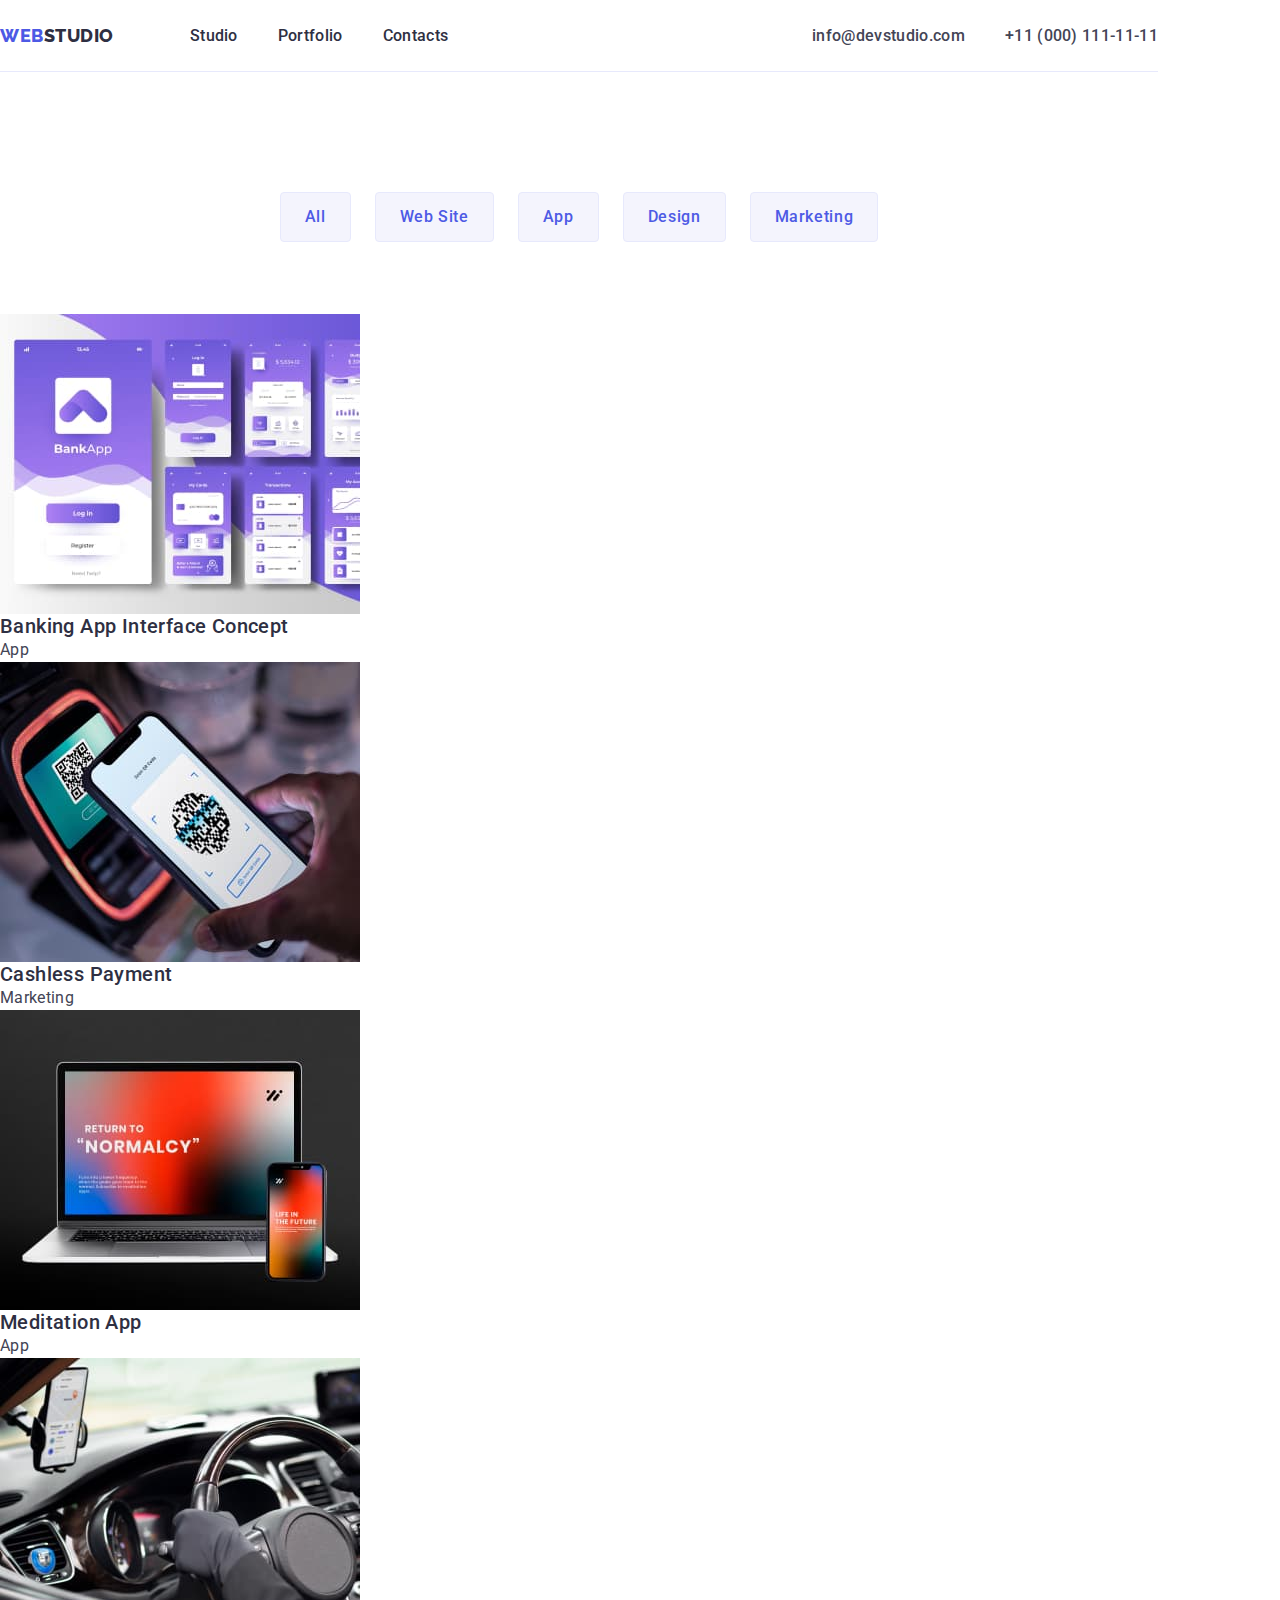
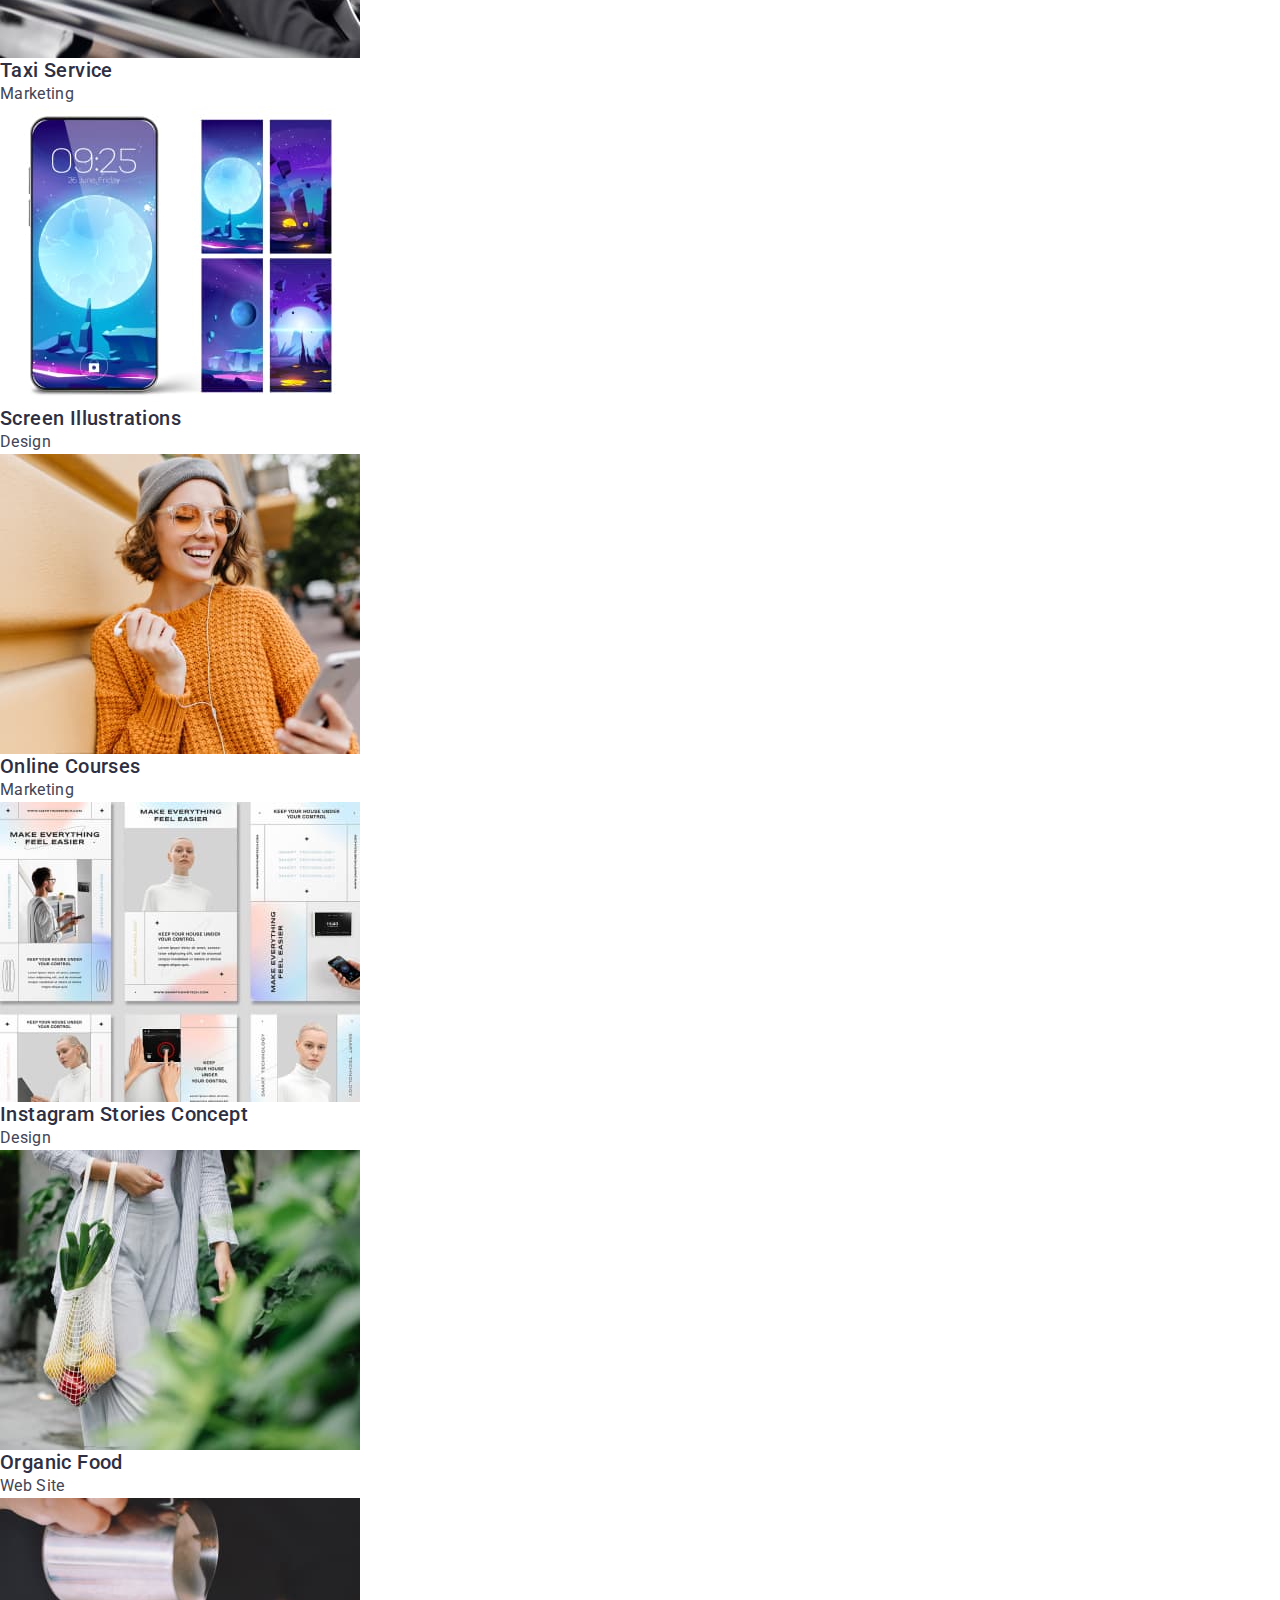
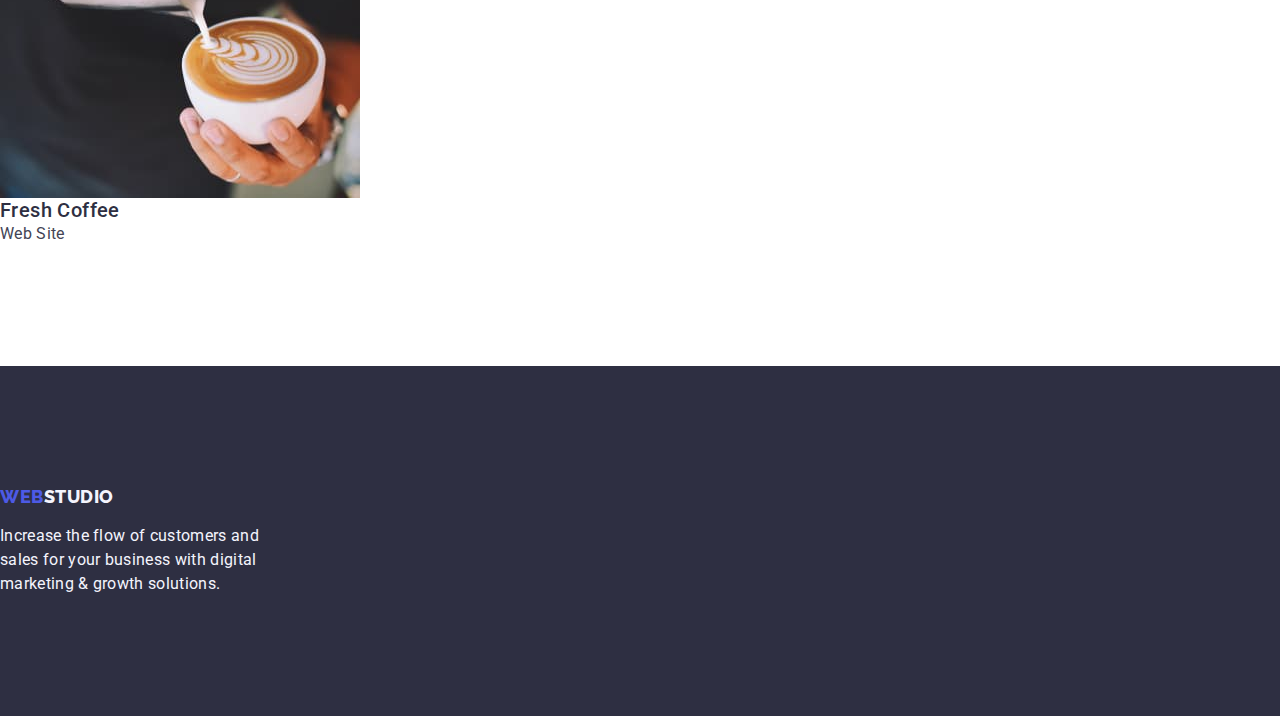
==== commit 8a2ffae2: "fex for filters in portfolio" ====
--- a/portfolio.html
+++ b/portfolio.html
@@ -21,43 +21,46 @@
   </head>
   <body>
     <header>
-      <nav>
-        <!--LOGO-->
-        <a class="logo link" href="./index.html"
-          >WEB<span class="logo-studio-header">Studio</span></a
-        >
-
-        <!--navigation menu-->
-
-        <ul class="list">
-          <li><a class="list-font link" href="./index.html">Studio</a></li>
-          <li>
-            <a class="list-font link" href="./portfolio.html">Portfolio</a>
-          </li>
-          <li><a class="list-font link" href="">Contacts</a></li>
-        </ul>
-      </nav>
-
-      <!--Contact-->
-      <address class="adress-list">
-        <ul class="list">
-          <li>
-            <a class="link-font link" href="mailto:info@devstudio.com"
-              >info@devstudio.com</a
-            >
-          </li>
-          <li>
-            <a class="link-font link" href="tel:+110001111111"
-              >+11 (000) 111-11-11</a
-            >
-          </li>
-        </ul>
-      </address>
+      <div class="container all-section header-div">
+        <nav class="navi-div">
+          <!--LOGO-->
+          <a class="logo link" href="./index.html"
+            >WEB<span class="logo-studio-header">Studio</span></a
+          >
+
+          <!--navigation menu-->
+
+          <ul class="list menu-header-div">
+            <li><a class="list-font link" href="./index.html">Studio</a></li>
+            <li>
+              <a class="list-font link" href="./portfolio.html">Portfolio</a>
+            </li>
+            <li><a class="list-font link" href="">Contacts</a></li>
+          </ul>
+        </nav>
+
+        <!--Contact-->
+        <address class="adress-list">
+          <ul class="list address-flex">
+            <li>
+              <a class="link-font link" href="mailto:info@devstudio.com"
+                >info@devstudio.com</a
+              >
+            </li>
+            <li>
+              <a class="link-font link" href="tel:+110001111111"
+                >+11 (000) 111-11-11</a
+              >
+            </li>
+          </ul>
+        </address>
+      </div>
     </header>
     <main>
       <section class="portfolio-filters">
-        <h1 class="fontshone">Images</h1>
-        <ul class="list">
+        <div class="container all-section">
+        <h1 class="fontshone visually-hidden">Images</h1>
+        <ul class="list filters-flex">
           <li><button class="filters-buttons" type="button">All</button></li>
           <li>
             <button class="filters-buttons" type="button">Web Site</button>
@@ -182,17 +185,21 @@
             </a>
           </li>
         </ul>
+        </div>
       </section>
     </main>
     <footer class="fooster-parameters">
       <!--LOGO-->
-      <a class="logo link" href="./index.html"
-        >WEB<span class="logo-studio-fooster">Studio</span></a
-      >
-      <p class="p-font-fooster">
-        Increase the flow of customers and sales for your business with digital
-        marketing & growth solutions.
-      </p>
+      <div class="container all-section">
+        <a class="logo link" href="./index.html"
+          >WEB<span class="logo-studio-fooster">Studio</span></a
+        >
+        <p class="p-font-fooster">
+          Increase the flow of customers and<br />
+          sales for your business with digital<br />
+          marketing & growth solutions.
+        </p>
+      </div>
     </footer>
   </body>
 </html>
--- a/css/styles.css
+++ b/css/styles.css
@@ -119,6 +119,11 @@
     letter-spacing: 0.04em;
     text-align: center;
     cursor: pointer;
+    padding: 12px 24px;
+
+    border-radius: 4px;
+    border: 1px solid var(--CORNFLOWER, #E7E9FC);
+   
 }
 
 .filters-buttons:hover,
@@ -126,6 +131,14 @@
     cursor: pointer;
     color: var(--color-buttons-text);
     background-color: var(--color-active-buttons-background);
+    box-shadow: 0px 4px 4px 0px rgba(0, 0, 0, 0.15);
+}
+
+.filters-flex{
+    display:flex;
+    gap:24px;
+    justify-content: center;
+    padding-bottom: 72px;
 }
 
 .fontshone {
@@ -155,6 +168,10 @@
     line-height: 1.2;
     letter-spacing: 0.02em;
     color: var(--color-dark);
+}
+.fonts_name_section3{
+    padding-top: 32px;
+    text-align: center;
 }
 
 .fooster-parameters {
@@ -225,13 +242,21 @@
     display: flex;
     gap:24px;
     justify-content: center; 
+    padding-bottom: 120px;
 }
 
 .list-section3-flex{
     display: flex;
     margin: 0;
-        gap: 24px;
-        justify-content: center;
+    gap: 24px;
+    justify-content: center;
+}
+
+.list-section3-item-flex{
+    display: block;
+    border-radius: 0px 0px 4px 4px;
+    background: var(--color-white-background);
+    box-shadow: 0px 2px 1px 0px rgba(46, 47, 66, 0.08), 0px 1px 1px 0px rgba(46, 47, 66, 0.16), 0px 1px 6px 0px rgba(46, 47, 66, 0.08);
 }
 
 .logo {
@@ -277,9 +302,14 @@
 }
 
 .p-font-fooster{
+    padding-top: 17px;
     color: var(--color-light);
     line-height: 1.5;
     letter-spacing: 0.02em;
+}
+.p-in-sectio3{
+    padding-bottom: 32px;
+    text-align: center;
 }
 
 .section-hero {
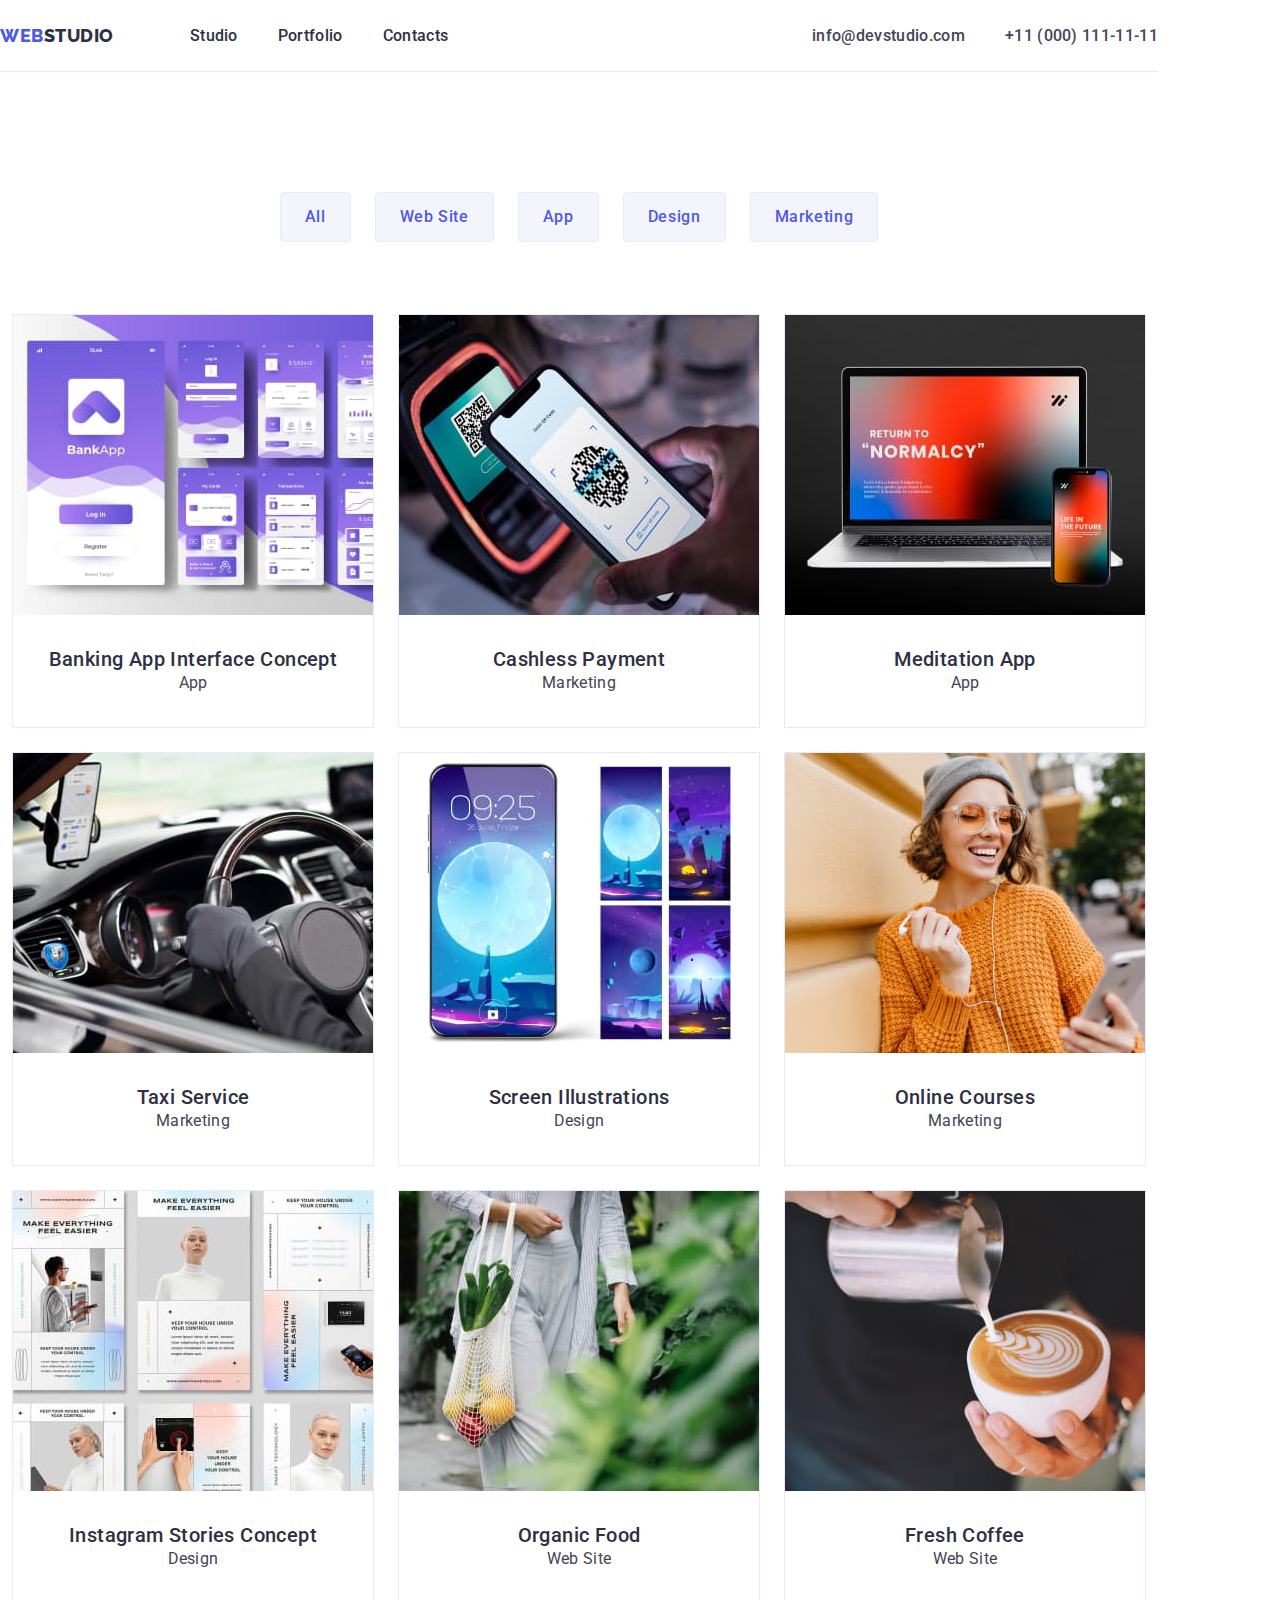
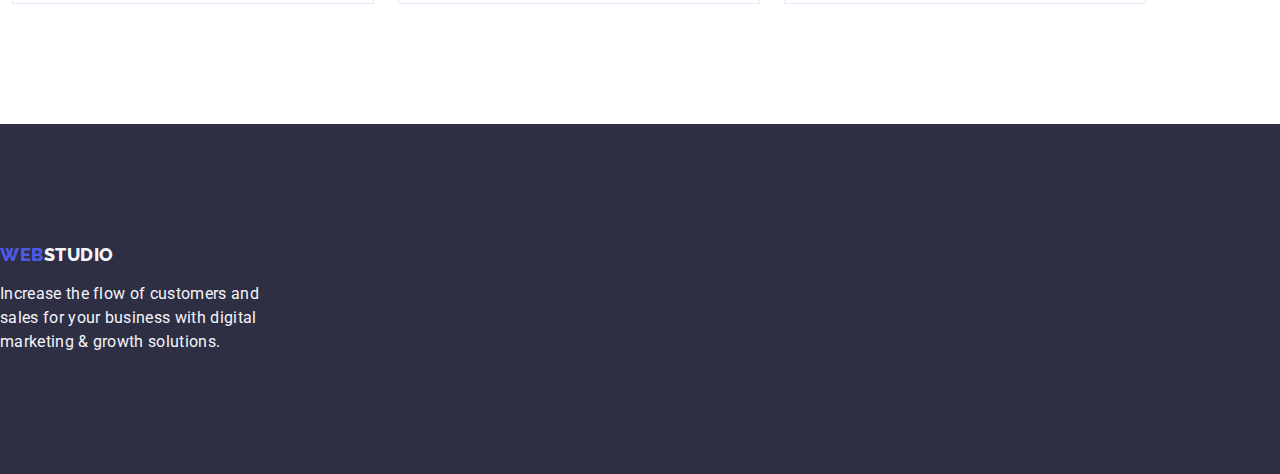
==== commit 2348c025: "Add style to portfolio" ====
--- a/portfolio.html
+++ b/portfolio.html
@@ -72,8 +72,8 @@
           </li>
         </ul>
 
-        <ul class="list">
-          <li>
+        <ul class="list list-portfolio-flex">
+          <li class="list-card">
             <a class="link" href="">
               <img
                 src="./images/pagesbankapp.jpg"
@@ -82,11 +82,11 @@
                 width="360"
                 height="300"
               />
-              <h2 class="fontshthre">Banking App Interface Concept</h2>
-              <p class="p-font">App</p>
-            </a>
-          </li>
-          <li>
+              <h2 class="fontshthre fonts-in-title-card">Banking App Interface Concept</h2>
+              <p class="p-font p-in-card">App</p>
+            </a>
+          </li>
+          <li class="list-card">
             <a class="link" href="">
               <img
                 src="./images/PhoneReadQRcode.jpg"
@@ -94,11 +94,11 @@
                 width="360"
                 height="300"
               />
-              <h2 class="fontshthre">Cashless Payment</h2>
-              <p class="p-font">Marketing</p>
-            </a>
-          </li>
-          <li>
+              <h2 class="fontshthre fonts-in-title-card">Cashless Payment</h2>
+              <p class="p-font p-in-card">Marketing</p>
+            </a>
+          </li>
+          <li class="list-card">
             <a class="link" href="">
               <img
                 src="./images/Computerandsmartphonewithdesamefoto.jpg"
@@ -107,11 +107,11 @@
                 width="360"
                 height="300"
               />
-              <h2 class="fontshthre">Meditation App</h2>
-              <p class="p-font">App</p>
-            </a>
-          </li>
-          <li>
+              <h2 class="fontshthre fonts-in-title-card">Meditation App</h2>
+              <p class="p-font p-in-card">App</p>
+            </a>
+          </li>
+          <li class="list-card">
             <a class="link" href="">
               <img
                 src="./images/cocpitincar.jpg"
@@ -119,11 +119,11 @@
                 width="360"
                 height="300"
               />
-              <h2 class="fontshthre">Taxi Service</h2>
-              <p class="p-font">Marketing</p>
-            </a>
-          </li>
-          <li>
+              <h2 class="fontshthre fonts-in-title-card">Taxi Service</h2>
+              <p class="p-font p-in-card">Marketing</p>
+            </a>
+          </li>
+          <li class="list-card">
             <a class="link" href="">
               <img
                 src="./images/destopwithnun.jpg"
@@ -131,11 +131,11 @@
                 width="360"
                 height="300"
               />
-              <h2 class="fontshthre">Screen Illustrations</h2>
-              <p class="p-font">Design</p>
-            </a>
-          </li>
-          <li>
+              <h2 class="fontshthre fonts-in-title-card">Screen Illustrations</h2>
+              <p class="p-font p-in-card">Design</p>
+            </a>
+          </li>
+          <li class="list-card">
             <a class="link" href="">
               <img
                 src="./images/Womeninorangedress.jpg"
@@ -143,11 +143,11 @@
                 width="360"
                 height="300"
               />
-              <h2 class="fontshthre">Online Courses</h2>
-              <p class="p-font">Marketing</p>
-            </a>
-          </li>
-          <li>
+              <h2 class="fontshthre fonts-in-title-card">Online Courses</h2>
+              <p class="p-font p-in-card">Marketing</p>
+            </a>
+          </li>
+          <li class="list-card">
             <a class="link" href="">
               <img
                 src="./images/leaflet.jpg"
@@ -155,12 +155,12 @@
                 width="360"
                 height="300"
               />
-              <h2 class="fontshthre">Instagram Stories Concept</h2>
-              <p class="p-font">Design</p>
-            </a>
-          </li>
-
-          <li>
+              <h2 class="fontshthre fonts-in-title-card">Instagram Stories Concept</h2>
+              <p class="p-font p-in-card">Design</p>
+            </a>
+          </li>
+
+          <li class="list-card">
             <a class="link" href="">
               <img
                 src="./images/womenwithbag.jpg"
@@ -168,11 +168,11 @@
                 width="360"
                 height="300"
               />
-              <h2 class="fontshthre">Organic Food</h2>
-              <p class="p-font">Web Site</p>
-            </a>
-          </li>
-          <li>
+              <h2 class="fontshthre fonts-in-title-card">Organic Food</h2>
+              <p class="p-font p-in-card">Web Site</p>
+            </a>
+          </li>
+          <li class="list-card">
             <a class="link" href="">
               <img
                 src="./images/cafeewitchmilk.jpg"
@@ -180,8 +180,8 @@
                 width="360"
                 height="300"
               />
-              <h2 class="fontshthre">Fresh Coffee</h2>
-              <p class="p-font">Web Site</p>
+              <h2 class="fontshthre fonts-in-title-card">Fresh Coffee</h2>
+              <p class="p-font p-in-card">Web Site</p>
             </a>
           </li>
         </ul>
--- a/css/styles.css
+++ b/css/styles.css
@@ -169,6 +169,7 @@
     letter-spacing: 0.02em;
     color: var(--color-dark);
 }
+.fonts-in-title-card,
 .fonts_name_section3{
     padding-top: 32px;
     text-align: center;
@@ -219,6 +220,10 @@
 .list {
     list-style-type: none;
 }
+.list-card{
+    border: 1px solid var(--CORNFLOWER, #E7E9FC);
+}
+
 .list-font {
     font-weight: 500;
     font-size: 16px;
@@ -230,6 +235,14 @@
 .list-font:focus,
 .list-font:hover {
     color: var(--color-ressed-state)
+}
+
+.list-portfolio-flex{
+    display: flex;
+    gap: 24px;
+    flex-wrap: wrap;
+    justify-content: center;
+
 }
 
 .list-section1-flex{
@@ -307,7 +320,8 @@
     line-height: 1.5;
     letter-spacing: 0.02em;
 }
-.p-in-sectio3{
+.p-in-sectio3,
+.p-in-card{
     padding-bottom: 32px;
     text-align: center;
 }
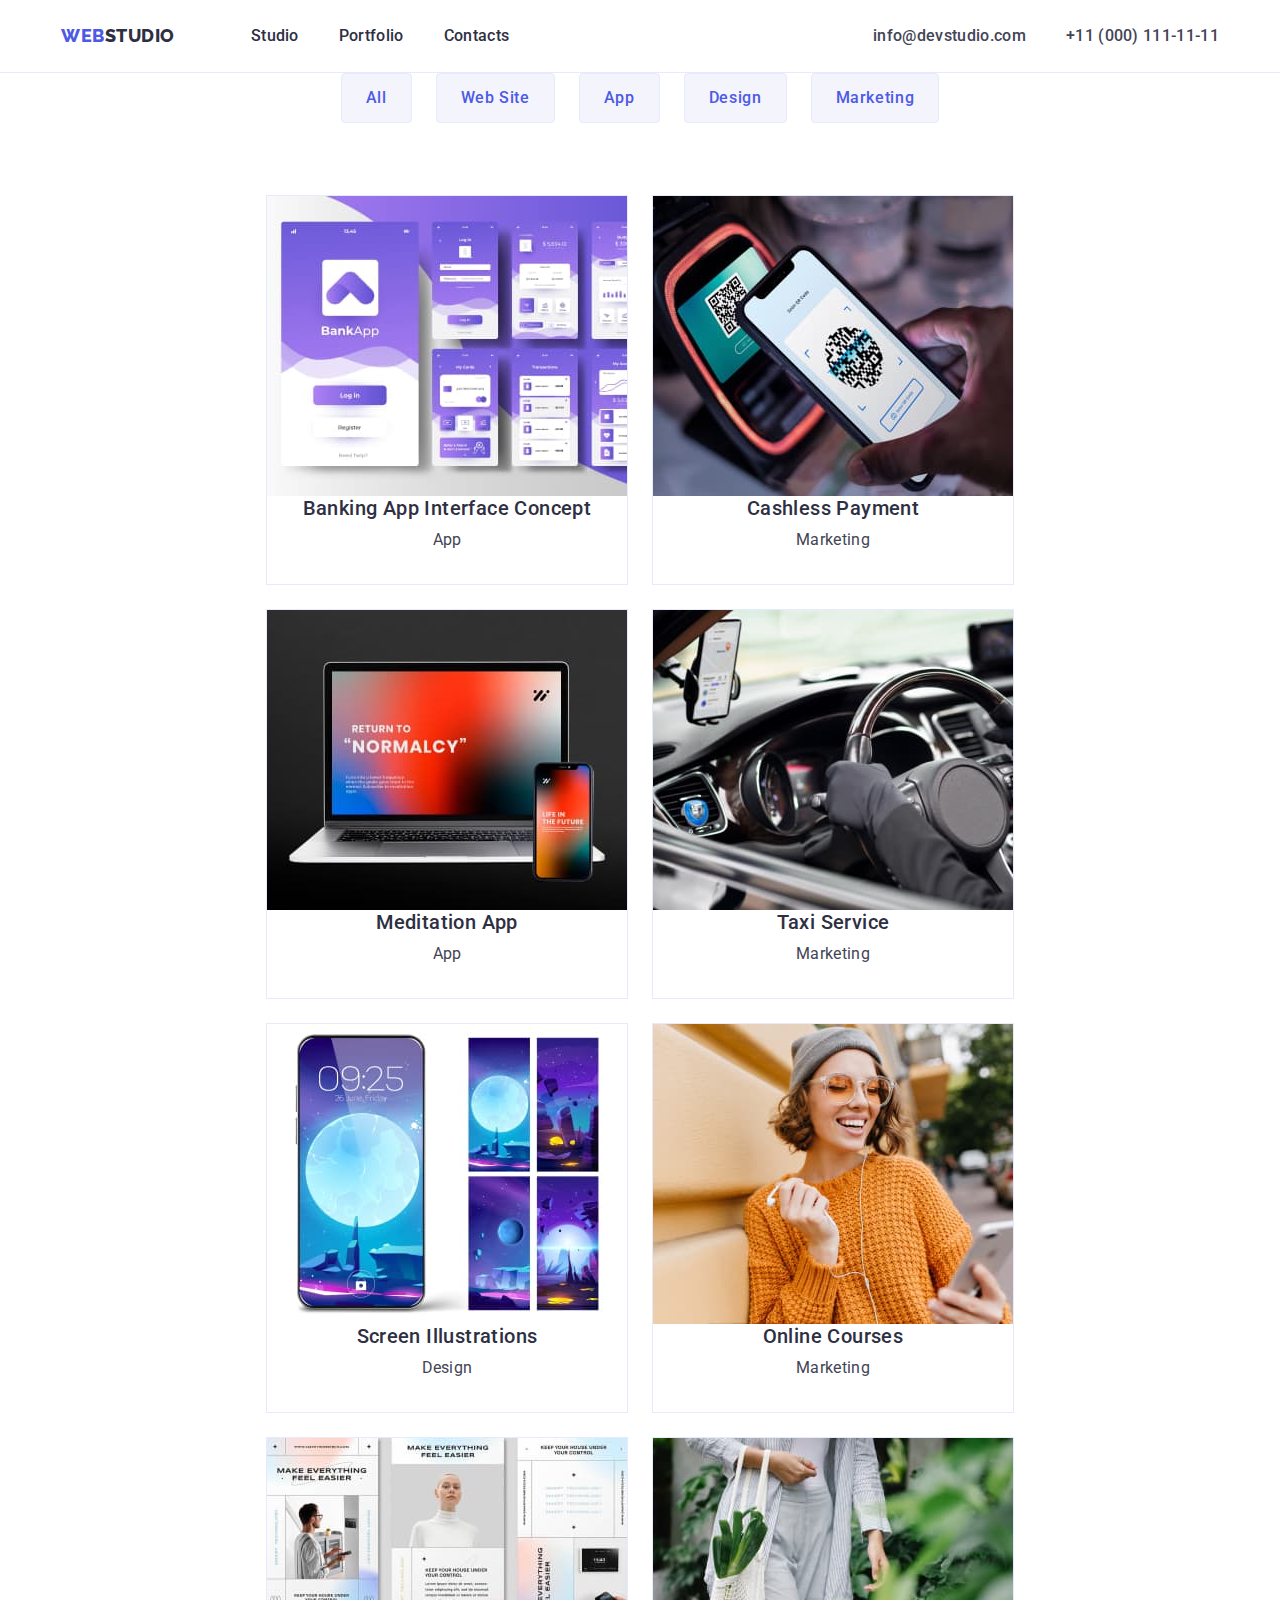
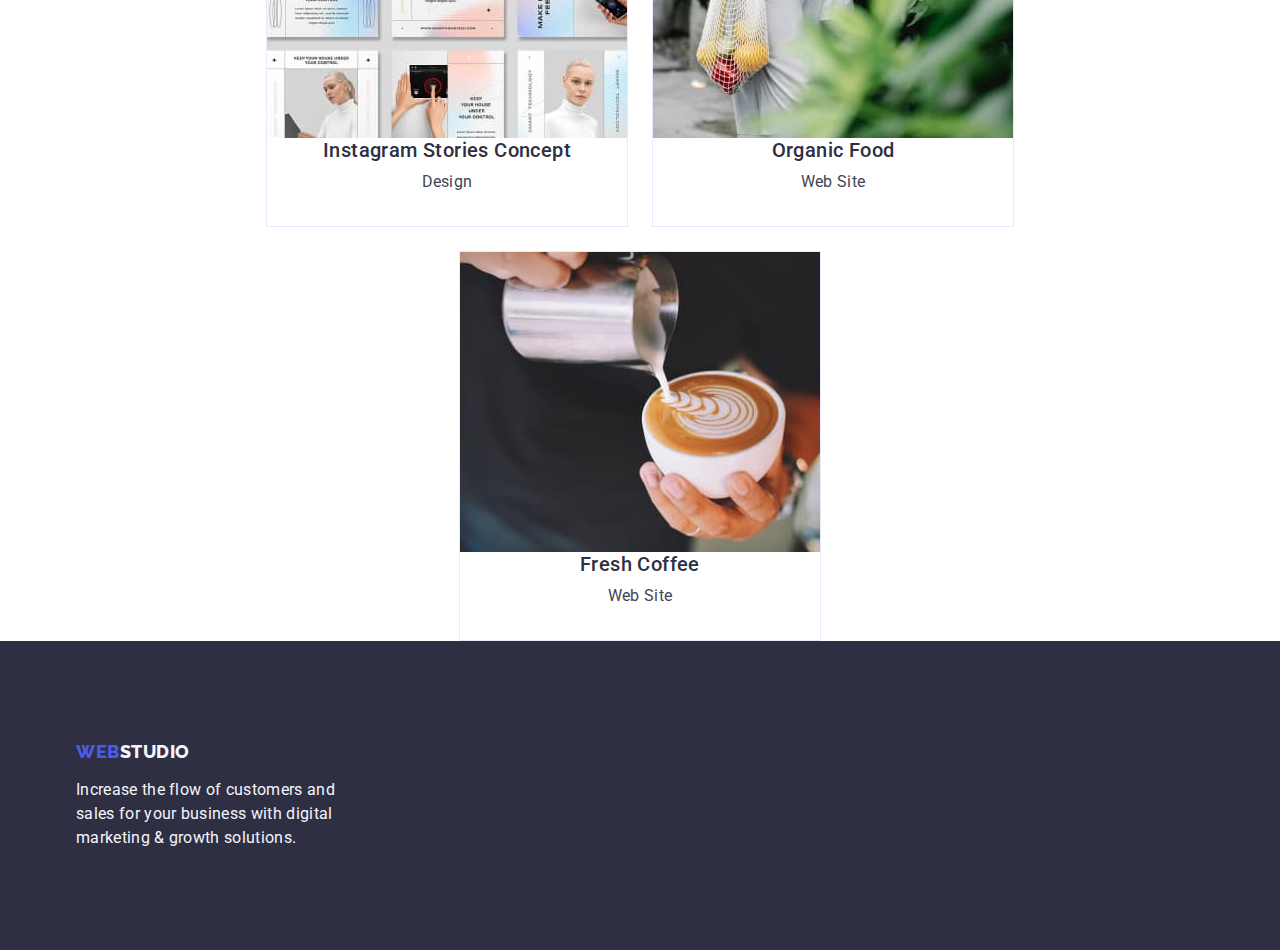
==== commit 5cd938fa: "copy footer and headre from index to portfolio" ====
--- a/portfolio.html
+++ b/portfolio.html
@@ -20,7 +20,7 @@
     />
   </head>
   <body>
-    <header>
+    <header class="header">
       <div class="container all-section header-div">
         <nav class="navi-div">
           <!--LOGO-->
@@ -59,139 +59,147 @@
     <main>
       <section class="portfolio-filters">
         <div class="container all-section">
-        <h1 class="fontshone visually-hidden">Images</h1>
-        <ul class="list filters-flex">
-          <li><button class="filters-buttons" type="button">All</button></li>
-          <li>
-            <button class="filters-buttons" type="button">Web Site</button>
-          </li>
-          <li><button class="filters-buttons" type="button">App</button></li>
-          <li><button class="filters-buttons" type="button">Design</button></li>
-          <li>
-            <button class="filters-buttons" type="button">Marketing</button>
-          </li>
-        </ul>
-
-        <ul class="list list-portfolio-flex">
-          <li class="list-card">
-            <a class="link" href="">
-              <img
-                src="./images/pagesbankapp.jpg"
-                alt="Application pages view for logging in to the bank and managing your bank account. 
+          <h1 class="fontshone visually-hidden">Images</h1>
+          <ul class="list filters-flex">
+            <li><button class="filters-buttons" type="button">All</button></li>
+            <li>
+              <button class="filters-buttons" type="button">Web Site</button>
+            </li>
+            <li><button class="filters-buttons" type="button">App</button></li>
+            <li>
+              <button class="filters-buttons" type="button">Design</button>
+            </li>
+            <li>
+              <button class="filters-buttons" type="button">Marketing</button>
+            </li>
+          </ul>
+
+          <ul class="list list-portfolio-flex">
+            <li class="list-card">
+              <a class="link" href="">
+                <img
+                  src="./images/pagesbankapp.jpg"
+                  alt="Application pages view for logging in to the bank and managing your bank account. 
                 The dominant colors are purple and white. Purple at the top of the page, white at the bottom"
-                width="360"
-                height="300"
-              />
-              <h2 class="fontshthre fonts-in-title-card">Banking App Interface Concept</h2>
-              <p class="p-font p-in-card">App</p>
-            </a>
-          </li>
-          <li class="list-card">
-            <a class="link" href="">
-              <img
-                src="./images/PhoneReadQRcode.jpg"
-                alt="Smartphone held in fingers and reading QR code with smartphone."
-                width="360"
-                height="300"
-              />
-              <h2 class="fontshthre fonts-in-title-card">Cashless Payment</h2>
-              <p class="p-font p-in-card">Marketing</p>
-            </a>
-          </li>
-          <li class="list-card">
-            <a class="link" href="">
-              <img
-                src="./images/Computerandsmartphonewithdesamefoto.jpg"
-                alt="On the laptop screen and on the smartphone screen there is the same 
+                  width="360"
+                  height="300"
+                />
+                <h2 class="fontshthre fonts-in-title-card">
+                  Banking App Interface Concept
+                </h2>
+                <p class="p-font p-in-card">App</p>
+              </a>
+            </li>
+            <li class="list-card">
+              <a class="link" href="">
+                <img
+                  src="./images/PhoneReadQRcode.jpg"
+                  alt="Smartphone held in fingers and reading QR code with smartphone."
+                  width="360"
+                  height="300"
+                />
+                <h2 class="fontshthre fonts-in-title-card">Cashless Payment</h2>
+                <p class="p-font p-in-card">Marketing</p>
+              </a>
+            </li>
+            <li class="list-card">
+              <a class="link" href="">
+                <img
+                  src="./images/Computerandsmartphonewithdesamefoto.jpg"
+                  alt="On the laptop screen and on the smartphone screen there is the same 
               colorful image with the words - return to normalcy."
-                width="360"
-                height="300"
-              />
-              <h2 class="fontshthre fonts-in-title-card">Meditation App</h2>
-              <p class="p-font p-in-card">App</p>
-            </a>
-          </li>
-          <li class="list-card">
-            <a class="link" href="">
-              <img
-                src="./images/cocpitincar.jpg"
-                alt="Cockpit in the car. Smartphone in the holder with staking turned on."
-                width="360"
-                height="300"
-              />
-              <h2 class="fontshthre fonts-in-title-card">Taxi Service</h2>
-              <p class="p-font p-in-card">Marketing</p>
-            </a>
-          </li>
-          <li class="list-card">
-            <a class="link" href="">
-              <img
-                src="./images/destopwithnun.jpg"
-                alt="Five images with desktop proposals with a moon theme"
-                width="360"
-                height="300"
-              />
-              <h2 class="fontshthre fonts-in-title-card">Screen Illustrations</h2>
-              <p class="p-font p-in-card">Design</p>
-            </a>
-          </li>
-          <li class="list-card">
-            <a class="link" href="">
-              <img
-                src="./images/Womeninorangedress.jpg"
-                alt="A woman in a yellow sweater, gray hat and glasses looks at the smartphone"
-                width="360"
-                height="300"
-              />
-              <h2 class="fontshthre fonts-in-title-card">Online Courses</h2>
-              <p class="p-font p-in-card">Marketing</p>
-            </a>
-          </li>
-          <li class="list-card">
-            <a class="link" href="">
-              <img
-                src="./images/leaflet.jpg"
-                alt="Description of home control presented by a woman in a white turtleneck. Control options via smartphone and touch screen are shown."
-                width="360"
-                height="300"
-              />
-              <h2 class="fontshthre fonts-in-title-card">Instagram Stories Concept</h2>
-              <p class="p-font p-in-card">Design</p>
-            </a>
-          </li>
-
-          <li class="list-card">
-            <a class="link" href="">
-              <img
-                src="./images/womenwithbag.jpg"
-                alt="A woman dressed in gray pants, a gray long sweater and a white blouse carries fruits and vegetables in a white mesh bag."
-                width="360"
-                height="300"
-              />
-              <h2 class="fontshthre fonts-in-title-card">Organic Food</h2>
-              <p class="p-font p-in-card">Web Site</p>
-            </a>
-          </li>
-          <li class="list-card">
-            <a class="link" href="">
-              <img
-                src="./images/cafeewitchmilk.jpg"
-                alt="The barista pours milk to create a pattern on the surface of the coffee"
-                width="360"
-                height="300"
-              />
-              <h2 class="fontshthre fonts-in-title-card">Fresh Coffee</h2>
-              <p class="p-font p-in-card">Web Site</p>
-            </a>
-          </li>
-        </ul>
+                  width="360"
+                  height="300"
+                />
+                <h2 class="fontshthre fonts-in-title-card">Meditation App</h2>
+                <p class="p-font p-in-card">App</p>
+              </a>
+            </li>
+            <li class="list-card">
+              <a class="link" href="">
+                <img
+                  src="./images/cocpitincar.jpg"
+                  alt="Cockpit in the car. Smartphone in the holder with staking turned on."
+                  width="360"
+                  height="300"
+                />
+                <h2 class="fontshthre fonts-in-title-card">Taxi Service</h2>
+                <p class="p-font p-in-card">Marketing</p>
+              </a>
+            </li>
+            <li class="list-card">
+              <a class="link" href="">
+                <img
+                  src="./images/destopwithnun.jpg"
+                  alt="Five images with desktop proposals with a moon theme"
+                  width="360"
+                  height="300"
+                />
+                <h2 class="fontshthre fonts-in-title-card">
+                  Screen Illustrations
+                </h2>
+                <p class="p-font p-in-card">Design</p>
+              </a>
+            </li>
+            <li class="list-card">
+              <a class="link" href="">
+                <img
+                  src="./images/Womeninorangedress.jpg"
+                  alt="A woman in a yellow sweater, gray hat and glasses looks at the smartphone"
+                  width="360"
+                  height="300"
+                />
+                <h2 class="fontshthre fonts-in-title-card">Online Courses</h2>
+                <p class="p-font p-in-card">Marketing</p>
+              </a>
+            </li>
+            <li class="list-card">
+              <a class="link" href="">
+                <img
+                  src="./images/leaflet.jpg"
+                  alt="Description of home control presented by a woman in a white turtleneck. Control options via smartphone and touch screen are shown."
+                  width="360"
+                  height="300"
+                />
+                <h2 class="fontshthre fonts-in-title-card">
+                  Instagram Stories Concept
+                </h2>
+                <p class="p-font p-in-card">Design</p>
+              </a>
+            </li>
+
+            <li class="list-card">
+              <a class="link" href="">
+                <img
+                  src="./images/womenwithbag.jpg"
+                  alt="A woman dressed in gray pants, a gray long sweater and a white blouse carries fruits and vegetables in a white mesh bag."
+                  width="360"
+                  height="300"
+                />
+                <h2 class="fontshthre fonts-in-title-card">Organic Food</h2>
+                <p class="p-font p-in-card">Web Site</p>
+              </a>
+            </li>
+            <li class="list-card">
+              <a class="link" href="">
+                <img
+                  src="./images/cafeewitchmilk.jpg"
+                  alt="The barista pours milk to create a pattern on the surface of the coffee"
+                  width="360"
+                  height="300"
+                />
+                <h2 class="fontshthre fonts-in-title-card">Fresh Coffee</h2>
+                <p class="p-font p-in-card">Web Site</p>
+              </a>
+            </li>
+          </ul>
         </div>
       </section>
     </main>
     <footer class="fooster-parameters">
       <!--LOGO-->
       <div class="container all-section">
-        <a class="logo link" href="./index.html"
+        <a class="logo link-footer" href="./index.html"
           >WEB<span class="logo-studio-fooster">Studio</span></a
         >
         <p class="p-font-fooster">
--- a/css/styles.css
+++ b/css/styles.css
@@ -80,11 +80,15 @@
 }
 .button-position{
     display: block;
+    min-width: 169px;
+    min-height: 56px;
+    border: none;
     padding: 16px 32px;
     gap: 10px;
     border-radius: 4px;
     box-shadow: 0px 4px 4px 0px rgba(0, 0, 0, 0.15);
-    margin: 48px auto;
+    margin: 48px auto 0 auto;
+    cursor: pointer;
 
 
     
@@ -105,8 +109,8 @@
 
 .container {
     width: 1158px;
-    /*margin: 0;
-    padding: 0;*/
+    margin: 0 auto;
+    padding: 0 15px;
 }
 
 .filters-buttons {
@@ -148,6 +152,8 @@
     line-height: 1.07;
     text-align: center;
     letter-spacing: 0.02em;
+    max-width: 496px;
+    margin: auto;
     
 
 }
@@ -159,7 +165,7 @@
     letter-spacing: 0.02em;
     text-transform: capitalize;
     color: var(--color-dark);
-    padding-bottom: 72px;
+    margin-bottom: 72px;
 }
 
 .fontshthre {
@@ -168,24 +174,29 @@
     line-height: 1.2;
     letter-spacing: 0.02em;
     color: var(--color-dark);
+    margin-bottom: 8px;
+    text-align: center;
 }
 .fonts-in-title-card,
 .fonts_name_section3{
-    padding-top: 32px;
+   /* padding-top: 32px;*/
     text-align: center;
 }
 
 .fooster-parameters {
     background-color: var(--color-dark);
+    padding: 100px 0;
+}
+.header{
+    border-bottom: 1px solid var(--CORNFLOWER, #E7E9FC);
 }
 .header-div{
-    display: inline-flex;
+    display: flex;
     height: 72px;
     padding: 0px;
     align-items: center;
     justify-content: space-between;
     gap: 332px;
-    border-bottom: 1px solid var(--CORNFLOWER, #E7E9FC);
     background: var(--WHITE, #FFF);
 }
 
@@ -197,12 +208,16 @@
     line-height: 1.5;
     letter-spacing: 0.02em;
     color: var(--color-text);
-
-
+    width: calc((100%-72px)/4);
+}
+
+.li-section-two-flex{
+    width: calc((100%-48px)/3);
 }
 
 .link {
     text-decoration: none;
+    
 }
 .link-font {
     font-weight: 500;
@@ -216,7 +231,10 @@
 .link-font:hover {
     color: var(--color-hover-tel-and-mail);
 }
-
+.link-footer{
+    text-decoration: none;
+    margin-bottom: 16px;
+}
 .list {
     list-style-type: none;
 }
@@ -249,22 +267,28 @@
     display: flex;
     justify-content: space-between;
     padding-bottom: 0;
-}
-
-.list-section2-flex{
+    gap:24px;
+
+}
+
+.list-section-two-flex{
     display: flex;
     gap:24px;
     justify-content: center; 
     padding-bottom: 120px;
 }
 
-.list-section3-flex{
-    display: flex;
-    margin: 0;
+.list-section-thre-flex{
+    display: flex;
+    width: calc((100% - 72px) / 4);
     gap: 24px;
     justify-content: center;
-}
-
+    
+}
+.list-section-threflex-div{
+    padding: 32px 0;
+
+}
 .list-section3-item-flex{
     display: block;
     border-radius: 0px 0px 4px 4px;
@@ -280,7 +304,10 @@
     letter-spacing: 0.03em;
     text-transform: uppercase;
 
+    display: inline-block;
     color: var(--color-primary-brand);
+    margin-right: 76px;
+
 
 }
 
@@ -303,7 +330,8 @@
     display: inline-flex;
     align-items: center;
     justify-content: space-between;
-    gap: 76px;
+    padding: 24px 0;
+    /*gap: 76px;*/
 }
 
 
@@ -315,26 +343,38 @@
 }
 
 .p-font-fooster{
-    padding-top: 17px;
     color: var(--color-light);
     line-height: 1.5;
     letter-spacing: 0.02em;
 }
-.p-in-sectio3,
+
 .p-in-card{
     padding-bottom: 32px;
     text-align: center;
 }
-
+.p-in-sectio3{
+    color: var(--color-text);
+    line-height: 1.5;
+    letter-spacing: 0.02em;
+    /*padding-bottom: 32px;*/
+    text-align: center;
+}
 .section-hero {
      background-color: var(--color-dark);
+     padding: 188px 0;
  
 }
-
 .section-team {
     background-color: var(--color-light);
-}
-
+    padding: 120px 0;
+}
+
+.section-what-are-we-doing{
+    padding-bottom: 120px;
+}
+.section-what-we-use{
+    padding: 120px 0;
+}
 
 .visually-hidden:not(:focus):not(:active) {
     clip: rect(0 0 0 0);
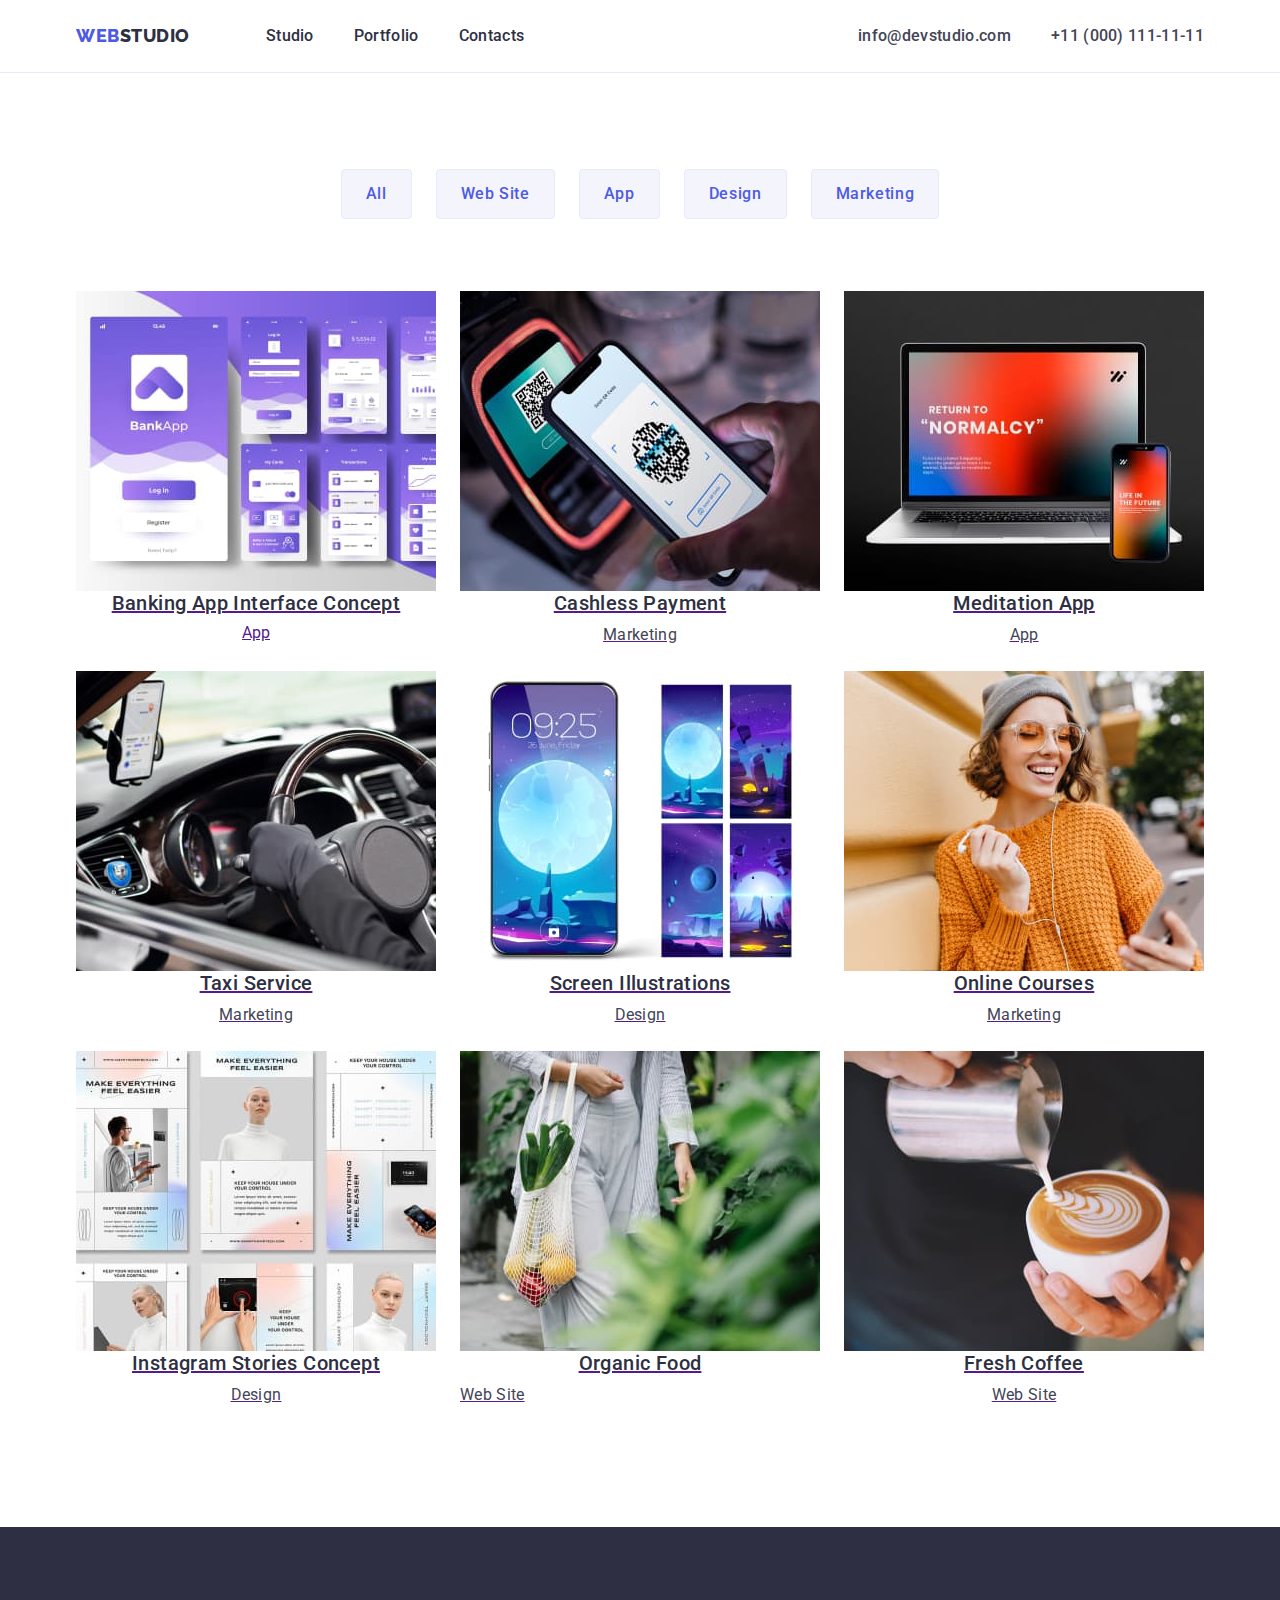
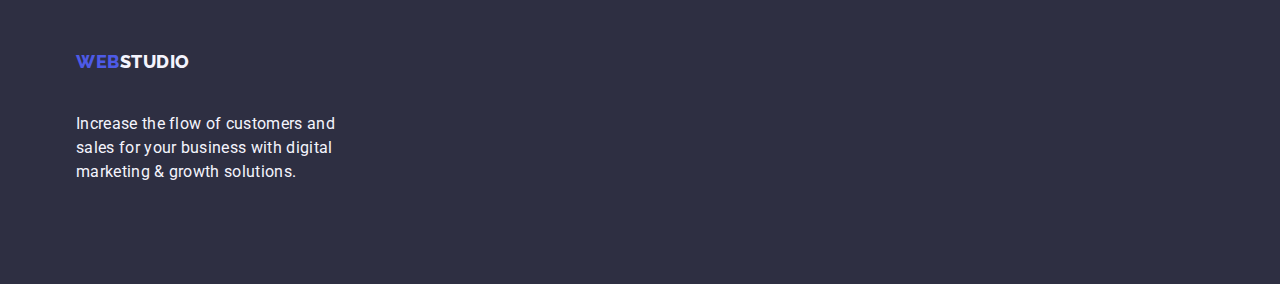
==== commit 4d81a551: "change in portfolio" ====
--- a/portfolio.html
+++ b/portfolio.html
@@ -59,7 +59,7 @@
     <main>
       <section class="portfolio-filters">
         <div class="container all-section">
-          <h1 class="fontshone visually-hidden">Images</h1>
+          <h1 class="visually-hidden">Images</h1>
           <ul class="list filters-flex">
             <li><button class="filters-buttons" type="button">All</button></li>
             <li>
@@ -74,20 +74,162 @@
             </li>
           </ul>
 
-          <ul class="list list-portfolio-flex">
-            <li class="list-card">
-              <a class="link" href="">
-                <img
-                  src="./images/pagesbankapp.jpg"
-                  alt="Application pages view for logging in to the bank and managing your bank account. 
+          <ul class="portfolio-gallery-grid flex-grid">
+            <li class="portfolio-li-flex-grid">
+              <a href="" class="portfolio-list-link-portfolio-flex">
+                <div class="portfolio-list-link-div-portfolio-flex">
+                  <img
+                    src="./images/pagesbankapp.jpg"
+                    alt="Application pages view for logging in to the bank and managing your bank account. 
                 The dominant colors are purple and white. Purple at the top of the page, white at the bottom"
-                  width="360"
-                  height="300"
-                />
-                <h2 class="fontshthre fonts-in-title-card">
-                  Banking App Interface Concept
+                    width="360"
+                    height="300"
+                  />
+                  <h2 class="fontshthre portfolio-list-link-div-h-flex-gird">
+                    Banking App Interface Concept
+                  </h2>
+                  <p class="portfolio-list-link-div-p-flex-gird">App</p>
+                </div>
+              </a>
+            </li>
+            <li class="portfolio-li-flex-grid">
+              <a href="" class="portfolio-list-link-flex-grid">
+                <div class="portfolio-list-link-div-flex-grid">
+                  <img
+                  src="./images/PhoneReadQRcode.jpg"
+                  alt="Smartphone held in fingers and reading QR code with smartphone."
+                  width="360"
+                  height="300"
+                />
+                <h2 class="fontshthre portfolio-list-link-div-h-flex-gird">Cashless Payment</h2>
+                <p class="p-font portfolio-list-link-div-p-flex-gird">Marketing</p>
+              </a>
+                </div>
+              </a>
+            </li>
+            <li class="portfolio-li-flex-grid">
+              <a href="" class="portfolio-list-link-flex-grid">
+                <div class="portfolio-list-link-div-flex-grid">
+                  <img
+                  src="./images/Computerandsmartphonewithdesamefoto.jpg"
+                  alt="On the laptop screen and on the smartphone screen there is the same 
+              colorful image with the words - return to normalcy."
+                  width="360"
+                  height="300"
+                />
+                <h2 class="fontshthre portfolio-list-link-div-h-flex-gird">Meditation App</h2>
+                <p class="p-font portfolio-list-link-div-p-flex-gird">App</p>
+              </a>
+                </div>
+              </a>
+            </li>
+            <li class="portfolio-li-flex-grid">
+              <a href="" class="portfolio-list-link-flex-grid">
+                <div class="portfolio-list-link-div-flex-grid">
+                  <img
+                  src="./images/cocpitincar.jpg"
+                  alt="Cockpit in the car. Smartphone in the holder with staking turned on."
+                  width="360"
+                  height="300"
+                />
+                <h2 class="fontshthre portfolio-list-link-div-h-flex-gird">Taxi Service</h2>
+                <p class="p-font portfolio-list-link-div-p-flex-gird">Marketing</p>
+                </div>
+              </a>
+            </li>
+            <li class="portfolio-li-flex-grid">
+              <a href="" class="portfolio-list-link-flex-grid">
+                <div class="portfolio-list-link-div-flex-grid">
+                  <img
+                  src="./images/destopwithnun.jpg"
+                  alt="Five images with desktop proposals with a moon theme"
+                  width="360"
+                  height="300"
+                />
+                <h2 class="fontshthre portfolio-list-link-div-h-flex-gird">
+                  Screen Illustrations
                 </h2>
-                <p class="p-font p-in-card">App</p>
+                <p class="p-font portfolio-list-link-div-p-flex-gird">Design</p>
+                </div>
+              </a>
+            </li>
+            <li class="portfolio-li-flex-grid">
+              <a href="" class="portfolio-list-link-flex-grid">
+                <div class="portfolio-list-link-div-flex-grid">
+                  <img
+                  src="./images/Womeninorangedress.jpg"
+                  alt="A woman in a yellow sweater, gray hat and glasses looks at the smartphone"
+                  width="360"
+                  height="300"
+                />
+                <h2 class="fontshthre portfolio-list-link-div-h-flex-gird">Online Courses</h2>
+                <p class="p-font portfolio-list-link-div-p-flex-gird">Marketing</p>
+                </div>
+              </a>
+            </li>
+            <li class="portfolio-li-flex-grid">
+              <a href="" class="portfolio-list-link-flex-grid">
+                <div class="portfolio-list-link-div-flex-grid">
+                  <img
+                  src="./images/leaflet.jpg"
+                  alt="Description of home control presented by a woman in a white turtleneck. Control options via smartphone and touch screen are shown."
+                  width="360"
+                  height="300"
+                />
+                <h2 class="fontshthre portfolio-list-link-div-h-flex-gird">
+                  Instagram Stories Concept
+                </h2>
+                <p class="p-font portfolio-list-link-div-p-flex-gird">Design</p>
+                </div>
+              </a>
+            </li>
+            <li class="portfolio-li-flex-grid">
+              <a href="" class="portfolio-list-link-flex-grid">
+                <div class="portfolio-list-link-div-flex-grid">
+                  <img
+                  src="./images/womenwithbag.jpg"
+                  alt="A woman dressed in gray pants, a gray long sweater and a white blouse carries fruits and vegetables in a white mesh bag."
+                  width="360"
+                  height="300"
+                />
+                <h2 class="fontshthre portfolio-list-link-div-h-flex-gird">Organic Food</h2>
+                <p class="p-font pportfolio-list-link-div-p-flex-gird">Web Site</p>
+                </div>
+              </a>
+            </li>
+            <li class="portfolio-li-flex-grid">
+              <a href="" class="portfolio-list-link-flex-grid">
+                <div class="portfolio-list-link-div-flex-grid">
+                  <img
+                  src="./images/cafeewitchmilk.jpg"
+                  alt="The barista pours milk to create a pattern on the surface of the coffee"
+                  width="360"
+                  height="300"
+                />
+                <h2 class="fontshthre portfolio-list-link-div-h-flex-gird">Fresh Coffee</h2>
+                <p class="p-font portfolio-list-link-div-p-flex-gird">Web Site</p>
+                </div>
+              </a>
+            </li>
+          </ul>
+
+
+<!--          <ul class="list list-portfolio-flex">
+            <li class="list-card">
+              <a class="link" href="">
+                <div class="list-link-div-portfolio-flex">
+                  <img
+                    src="./images/pagesbankapp.jpg"
+                    alt="Application pages view for logging in to the bank and managing your bank account. 
+                The dominant colors are purple and white. Purple at the top of the page, white at the bottom"
+                    width="360"
+                    height="300"
+                  />
+                  <h2 class="fontshthre fonts-in-title-card">
+                    Banking App Interface Concept
+                  </h2>
+                  <p class="p-font p-in-card">App</p>
+                </div>
               </a>
             </li>
             <li class="list-card">
@@ -192,7 +334,7 @@
                 <p class="p-font p-in-card">Web Site</p>
               </a>
             </li>
-          </ul>
+          </ul>-->
         </div>
       </section>
     </main>
--- a/css/styles.css
+++ b/css/styles.css
@@ -126,7 +126,7 @@
     padding: 12px 24px;
 
     border-radius: 4px;
-    border: 1px solid var(--CORNFLOWER, #E7E9FC);
+    border: 1px solid var(--color-accent, #E7E9FC);
    
 }
 
@@ -136,13 +136,14 @@
     color: var(--color-buttons-text);
     background-color: var(--color-active-buttons-background);
     box-shadow: 0px 4px 4px 0px rgba(0, 0, 0, 0.15);
+    border: 1px solid transparent;
 }
 
 .filters-flex{
     display:flex;
     gap:24px;
     justify-content: center;
-    padding-bottom: 72px;
+     margin-bottom: 72px;
 }
 
 .fontshone {
@@ -177,8 +178,7 @@
     margin-bottom: 8px;
     text-align: center;
 }
-.fonts-in-title-card,
-.fonts_name_section3{
+.fonts-in-title-card{
    /* padding-top: 32px;*/
     text-align: center;
 }
@@ -188,31 +188,31 @@
     padding: 100px 0;
 }
 .header{
-    border-bottom: 1px solid var(--CORNFLOWER, #E7E9FC);
+    border-bottom: 1px solid var(--color-accent, #E7E9FC);
 }
 .header-div{
     display: flex;
     height: 72px;
-    padding: 0px;
     align-items: center;
     justify-content: space-between;
     gap: 332px;
-    background: var(--WHITE, #FFF);
-}
-
+    background: var(--color-white-background, #FFF);
+}
+/*
 .li-section-team {
     background-color: var(--color-white-background);
-}
+}*/
+
 .li-what-we-use {
     font-size: 16px;
     line-height: 1.5;
     letter-spacing: 0.02em;
     color: var(--color-text);
-    width: calc((100%-72px)/4);
+    width: calc((100% - 72px) / 4);
 }
 
 .li-section-two-flex{
-    width: calc((100%-48px)/3);
+    width: calc((100% - 48px) / 3);
 }
 
 .link {
@@ -239,7 +239,9 @@
     list-style-type: none;
 }
 .list-card{
-    border: 1px solid var(--CORNFLOWER, #E7E9FC);
+    width: calc((100% - 48px) / 3);
+    border: 1px solid var(--color-accent, #E7E9FC);
+
 }
 
 .list-font {
@@ -248,6 +250,8 @@
     line-height: 1.5;
     letter-spacing: 0.02em;
     color: var(--color-dark);
+    padding: 24px 0;
+
 }
 
 .list-font:focus,
@@ -260,10 +264,24 @@
     gap: 24px;
     flex-wrap: wrap;
     justify-content: center;
-
-}
-
-.list-section1-flex{
+    margin-bottom: 48px;
+    row-gap: 48px;
+    
+
+}
+
+.list-link-div-portfolio-flex{
+    padding: 32px 16px;
+    border: 1px solid #e7e9fc;
+    border-top: none;
+    margin-bottom: 8px;
+   
+
+}
+
+
+
+.list-section-one-flex{
     display: flex;
     justify-content: space-between;
     padding-bottom: 0;
@@ -277,24 +295,27 @@
     justify-content: center; 
     padding-bottom: 120px;
 }
-
+/*
 .list-section-thre-flex{
     display: flex;
     width: calc((100% - 72px) / 4);
     gap: 24px;
     justify-content: center;
     
-}
-.list-section-threflex-div{
+}*/
+/*
+.list-section-thre-flex-div{
     padding: 32px 0;
 
-}
-.list-section3-item-flex{
+}*/
+
+/*
+.list-section-thre-item-flex{
     display: block;
     border-radius: 0px 0px 4px 4px;
     background: var(--color-white-background);
     box-shadow: 0px 2px 1px 0px rgba(46, 47, 66, 0.08), 0px 1px 1px 0px rgba(46, 47, 66, 0.16), 0px 1px 6px 0px rgba(46, 47, 66, 0.08);
-}
+   }*/
 
 .logo {
     font-family: 'Raleway', sans-serif;
@@ -307,6 +328,7 @@
     display: inline-block;
     color: var(--color-primary-brand);
     margin-right: 76px;
+    padding: 24px 0;
 
 
 }
@@ -347,18 +369,43 @@
     line-height: 1.5;
     letter-spacing: 0.02em;
 }
-
+/*
 .p-in-card{
     padding-bottom: 32px;
     text-align: center;
-}
+}*/
+
+.portfolio-filters{
+    padding-top: 96px;
+    padding-bottom: 120px;
+    
+}
+.portfolio-list-link-flex-grid{
+    
+    
+}
+
+.portfolio-list-link-div-flex{
+    padding: 32px 16px;
+    
+
+}
+
+.portfolio-list-link-div-h-flex-gird{
+    text-align: center;
+}
+.portfolio-list-link-div-p-flex-gird{
+    text-align: center;
+}
+/*
 .p-in-sectio3{
     color: var(--color-text);
     line-height: 1.5;
     letter-spacing: 0.02em;
-    /*padding-bottom: 32px;*/
-    text-align: center;
-}
+    text-align: center;
+}
+*/
+
 .section-hero {
      background-color: var(--color-dark);
      padding: 188px 0;
@@ -374,6 +421,51 @@
 }
 .section-what-we-use{
     padding: 120px 0;
+}
+.flex-grid {
+    --col-count: 3;
+    --gap-cont: calc(var(--col-count)-1);
+    --gap: 24px;
+
+    display: flex;
+    flex-wrap: wrap;
+    gap: var(--gap);
+}
+.team-section{
+    padding: 120px 0;
+}
+
+.team-gallery-flex-grid{
+    --col-cont: 4;
+    width: 100%;
+    max-width: 100%;
+    height: auto;
+
+
+}
+.flex-grid > li {
+    width: calc((100% - var(--gap-cont) * var(--gap))/var(--col-count));
+    border-radius: 0px 0px 4px 4px;
+}
+
+.team-li-flex-grid{
+    width: calc((100% - 72px) / 4);
+  /*  width: calc((100% - var(--gap-cont) * var(--gap))/var(--col-count));
+   */ border-radius: 0px 0px 4px 4px;
+}
+
+.team-div-li-felx-grid {
+    padding: 32px 0px;
+
+}
+
+.team-h3-div-li-flex-grid {
+    text-align: center;
+    margin-bottom: 8px;
+}
+
+.team-p-div-li-felx-grid {
+    text-align: center;
 }
 
 .visually-hidden:not(:focus):not(:active) {
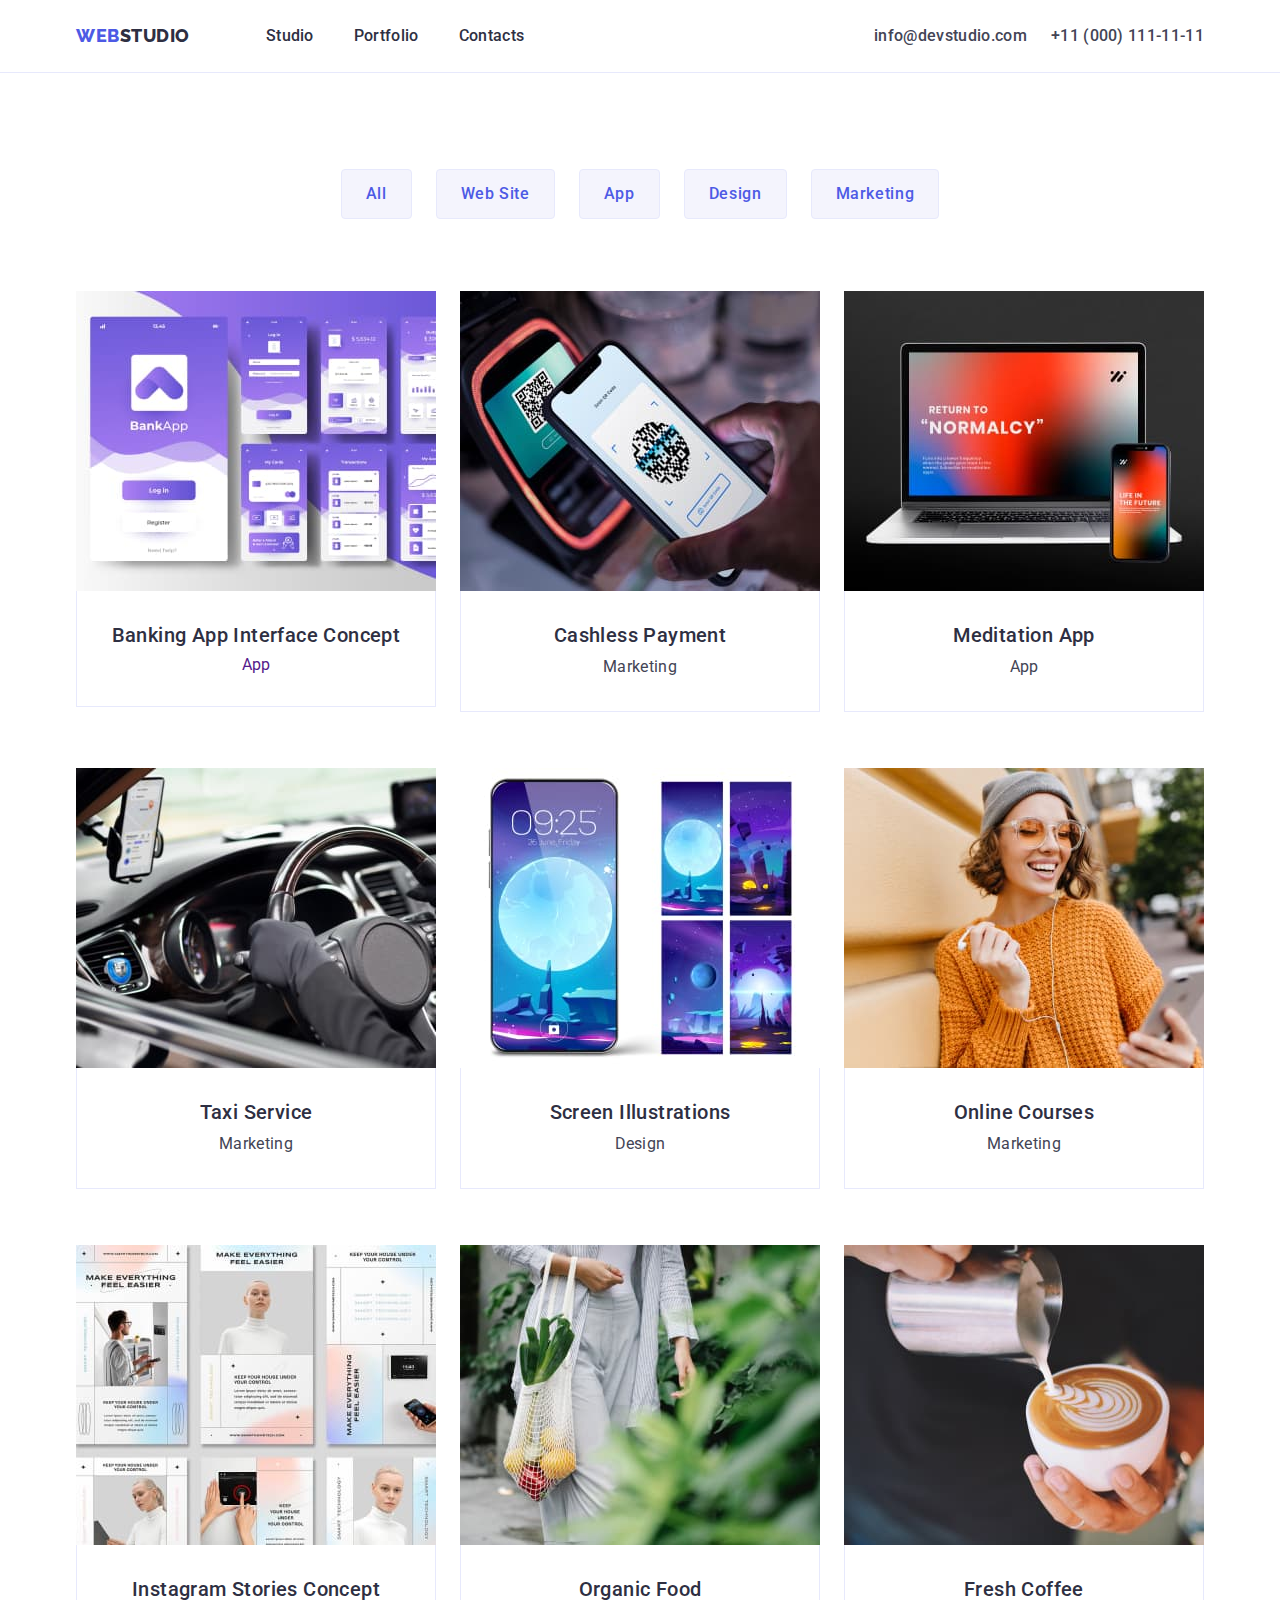
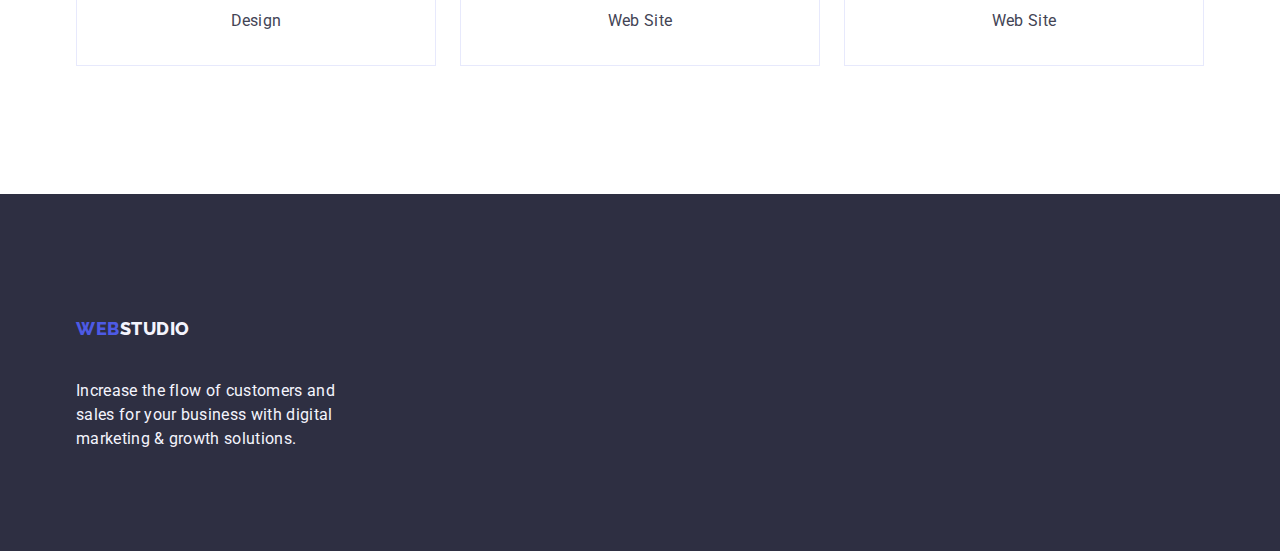
==== commit ae341094: "main in portfolio" ====
--- a/portfolio.html
+++ b/portfolio.html
@@ -74,17 +74,17 @@
             </li>
           </ul>
 
-          <ul class="portfolio-gallery-grid flex-grid">
-            <li class="portfolio-li-flex-grid">
-              <a href="" class="portfolio-list-link-portfolio-flex">
-                <div class="portfolio-list-link-div-portfolio-flex">
-                  <img
-                    src="./images/pagesbankapp.jpg"
-                    alt="Application pages view for logging in to the bank and managing your bank account. 
+          <ul class="flex-grid portfolio-gallery-grid">
+            <li class="portfolio-li-flex-grid">
+              <a href="" class="portfolio-list-link-flex-grid">
+                <img
+                  src="./images/pagesbankapp.jpg"
+                  alt="Application pages view for logging in to the bank and managing your bank account. 
                 The dominant colors are purple and white. Purple at the top of the page, white at the bottom"
-                    width="360"
-                    height="300"
-                  />
+                  width="360"
+                  height="300"
+                />
+                <div class="portfolio-list-link-div-flex-grid">
                   <h2 class="fontshthre portfolio-list-link-div-h-flex-gird">
                     Banking App Interface Concept
                   </h2>
@@ -94,127 +94,150 @@
             </li>
             <li class="portfolio-li-flex-grid">
               <a href="" class="portfolio-list-link-flex-grid">
-                <div class="portfolio-list-link-div-flex-grid">
-                  <img
+                <img
                   src="./images/PhoneReadQRcode.jpg"
                   alt="Smartphone held in fingers and reading QR code with smartphone."
                   width="360"
                   height="300"
                 />
-                <h2 class="fontshthre portfolio-list-link-div-h-flex-gird">Cashless Payment</h2>
-                <p class="p-font portfolio-list-link-div-p-flex-gird">Marketing</p>
-              </a>
-                </div>
-              </a>
-            </li>
-            <li class="portfolio-li-flex-grid">
-              <a href="" class="portfolio-list-link-flex-grid">
-                <div class="portfolio-list-link-div-flex-grid">
-                  <img
+                <div class="portfolio-list-link-div-flex-grid">
+                  <h2 class="fontshthre portfolio-list-link-div-h-flex-gird">
+                    Cashless Payment
+                  </h2>
+                  <p class="p-font portfolio-list-link-div-p-flex-gird">
+                    Marketing
+                  </p>
+                </div>
+              </a>
+            </li>
+            <li class="portfolio-li-flex-grid">
+              <a href="" class="portfolio-list-link-flex-grid">
+                <img
                   src="./images/Computerandsmartphonewithdesamefoto.jpg"
                   alt="On the laptop screen and on the smartphone screen there is the same 
               colorful image with the words - return to normalcy."
                   width="360"
                   height="300"
                 />
-                <h2 class="fontshthre portfolio-list-link-div-h-flex-gird">Meditation App</h2>
-                <p class="p-font portfolio-list-link-div-p-flex-gird">App</p>
-              </a>
-                </div>
-              </a>
-            </li>
-            <li class="portfolio-li-flex-grid">
-              <a href="" class="portfolio-list-link-flex-grid">
-                <div class="portfolio-list-link-div-flex-grid">
-                  <img
+                <div class="portfolio-list-link-div-flex-grid">
+                  <h2 class="fontshthre portfolio-list-link-div-h-flex-gird">
+                    Meditation App
+                  </h2>
+                  <p class="p-font portfolio-list-link-div-p-flex-gird">App</p>
+                </div>
+              </a>
+            </li>
+            <li class="portfolio-li-flex-grid">
+              <a href="" class="portfolio-list-link-flex-grid">
+                <img
                   src="./images/cocpitincar.jpg"
                   alt="Cockpit in the car. Smartphone in the holder with staking turned on."
                   width="360"
                   height="300"
                 />
-                <h2 class="fontshthre portfolio-list-link-div-h-flex-gird">Taxi Service</h2>
-                <p class="p-font portfolio-list-link-div-p-flex-gird">Marketing</p>
-                </div>
-              </a>
-            </li>
-            <li class="portfolio-li-flex-grid">
-              <a href="" class="portfolio-list-link-flex-grid">
-                <div class="portfolio-list-link-div-flex-grid">
-                  <img
+                <div class="portfolio-list-link-div-flex-grid">
+                  <h2 class="fontshthre portfolio-list-link-div-h-flex-gird">
+                    Taxi Service
+                  </h2>
+                  <p class="p-font portfolio-list-link-div-p-flex-gird">
+                    Marketing
+                  </p>
+                </div>
+              </a>
+            </li>
+            <li class="portfolio-li-flex-grid">
+              <a href="" class="portfolio-list-link-flex-grid">
+                <img
                   src="./images/destopwithnun.jpg"
                   alt="Five images with desktop proposals with a moon theme"
                   width="360"
                   height="300"
                 />
-                <h2 class="fontshthre portfolio-list-link-div-h-flex-gird">
-                  Screen Illustrations
-                </h2>
-                <p class="p-font portfolio-list-link-div-p-flex-gird">Design</p>
-                </div>
-              </a>
-            </li>
-            <li class="portfolio-li-flex-grid">
-              <a href="" class="portfolio-list-link-flex-grid">
-                <div class="portfolio-list-link-div-flex-grid">
-                  <img
+                <div class="portfolio-list-link-div-flex-grid">
+                  <h2 class="fontshthre portfolio-list-link-div-h-flex-gird">
+                    Screen Illustrations
+                  </h2>
+                  <p class="p-font portfolio-list-link-div-p-flex-gird">
+                    Design
+                  </p>
+                </div>
+              </a>
+            </li>
+            <li class="portfolio-li-flex-grid">
+              <a href="" class="portfolio-list-link-flex-grid">
+                <img
                   src="./images/Womeninorangedress.jpg"
                   alt="A woman in a yellow sweater, gray hat and glasses looks at the smartphone"
                   width="360"
                   height="300"
                 />
-                <h2 class="fontshthre portfolio-list-link-div-h-flex-gird">Online Courses</h2>
-                <p class="p-font portfolio-list-link-div-p-flex-gird">Marketing</p>
-                </div>
-              </a>
-            </li>
-            <li class="portfolio-li-flex-grid">
-              <a href="" class="portfolio-list-link-flex-grid">
-                <div class="portfolio-list-link-div-flex-grid">
-                  <img
+                <div class="portfolio-list-link-div-flex-grid">
+                  <h2 class="fontshthre portfolio-list-link-div-h-flex-gird">
+                    Online Courses
+                  </h2>
+                  <p class="p-font portfolio-list-link-div-p-flex-gird">
+                    Marketing
+                  </p>
+                </div>
+              </a>
+            </li>
+            <li class="portfolio-li-flex-grid">
+              <a href="" class="portfolio-list-link-flex-grid">
+                <img
                   src="./images/leaflet.jpg"
                   alt="Description of home control presented by a woman in a white turtleneck. Control options via smartphone and touch screen are shown."
                   width="360"
                   height="300"
                 />
-                <h2 class="fontshthre portfolio-list-link-div-h-flex-gird">
-                  Instagram Stories Concept
-                </h2>
-                <p class="p-font portfolio-list-link-div-p-flex-gird">Design</p>
-                </div>
-              </a>
-            </li>
-            <li class="portfolio-li-flex-grid">
-              <a href="" class="portfolio-list-link-flex-grid">
-                <div class="portfolio-list-link-div-flex-grid">
-                  <img
+                <div class="portfolio-list-link-div-flex-grid">
+                  <h2 class="fontshthre portfolio-list-link-div-h-flex-gird">
+                    Instagram Stories Concept
+                  </h2>
+                  <p class="p-font portfolio-list-link-div-p-flex-gird">
+                    Design
+                  </p>
+                </div>
+              </a>
+            </li>
+            <li class="portfolio-li-flex-grid">
+              <a href="" class="portfolio-list-link-flex-grid">
+                <img
                   src="./images/womenwithbag.jpg"
                   alt="A woman dressed in gray pants, a gray long sweater and a white blouse carries fruits and vegetables in a white mesh bag."
                   width="360"
                   height="300"
                 />
-                <h2 class="fontshthre portfolio-list-link-div-h-flex-gird">Organic Food</h2>
-                <p class="p-font pportfolio-list-link-div-p-flex-gird">Web Site</p>
-                </div>
-              </a>
-            </li>
-            <li class="portfolio-li-flex-grid">
-              <a href="" class="portfolio-list-link-flex-grid">
-                <div class="portfolio-list-link-div-flex-grid">
-                  <img
+                <div class="portfolio-list-link-div-flex-grid">
+                  <h2 class="fontshthre portfolio-list-link-div-h-flex-gird">
+                    Organic Food
+                  </h2>
+                  <p class="p-font portfolio-list-link-div-p-flex-gird">
+                    Web Site
+                  </p>
+                </div>
+              </a>
+            </li>
+            <li class="portfolio-li-flex-grid">
+              <a href="" class="portfolio-list-link-flex-grid">
+                <img
                   src="./images/cafeewitchmilk.jpg"
                   alt="The barista pours milk to create a pattern on the surface of the coffee"
                   width="360"
                   height="300"
                 />
-                <h2 class="fontshthre portfolio-list-link-div-h-flex-gird">Fresh Coffee</h2>
-                <p class="p-font portfolio-list-link-div-p-flex-gird">Web Site</p>
+                <div class="portfolio-list-link-div-flex-grid">
+                  <h2 class="fontshthre portfolio-list-link-div-h-flex-gird">
+                    Fresh Coffee
+                  </h2>
+                  <p class="p-font portfolio-list-link-div-p-flex-gird">
+                    Web Site
+                  </p>
                 </div>
               </a>
             </li>
           </ul>
 
-
-<!--          <ul class="list list-portfolio-flex">
+          <!--          <ul class="list list-portfolio-flex">
             <li class="list-card">
               <a class="link" href="">
                 <div class="list-link-div-portfolio-flex">
--- a/css/styles.css
+++ b/css/styles.css
@@ -50,7 +50,7 @@
     display: flex;
     align-items: center;
     justify-content: space-between;
-    gap: 40px;
+    gap: 24px;
 }
 .adress-list {
     font-style: normal;
@@ -145,6 +145,16 @@
     justify-content: center;
      margin-bottom: 72px;
 }
+.flex-grid {
+    --col-count: 3;
+    --gap-cont: calc(var(--col-count)-1);
+    --gap: 24px;
+
+    display: flex;
+    flex-wrap: wrap;
+    gap: var(--gap);
+}
+
 
 .fontshone {
     color: var(--color-buttons-text);
@@ -380,14 +390,31 @@
     padding-bottom: 120px;
     
 }
+.portfolio-gallery-grid{
+    --col-cont: 3;
+    width: 100%;
+    max-width: 100%;
+    height: auto;
+    row-gap: 48px;
+    list-style-type: none;
+
+}
+
+
+.portfolio-li-flex-grid{
+   width: calc((100% - 48px) / 3);
+}
+
 .portfolio-list-link-flex-grid{
-    
-    
-}
-
-.portfolio-list-link-div-flex{
+    text-decoration: none;
+    
+}
+
+.portfolio-list-link-div-flex-grid{
     padding: 32px 16px;
-    
+    border: 1px solid #e7e9fc;
+    border-top: none;
+    margin-bottom: 8px;
 
 }
 
@@ -422,15 +449,7 @@
 .section-what-we-use{
     padding: 120px 0;
 }
-.flex-grid {
-    --col-count: 3;
-    --gap-cont: calc(var(--col-count)-1);
-    --gap: 24px;
-
-    display: flex;
-    flex-wrap: wrap;
-    gap: var(--gap);
-}
+
 .team-section{
     padding: 120px 0;
 }
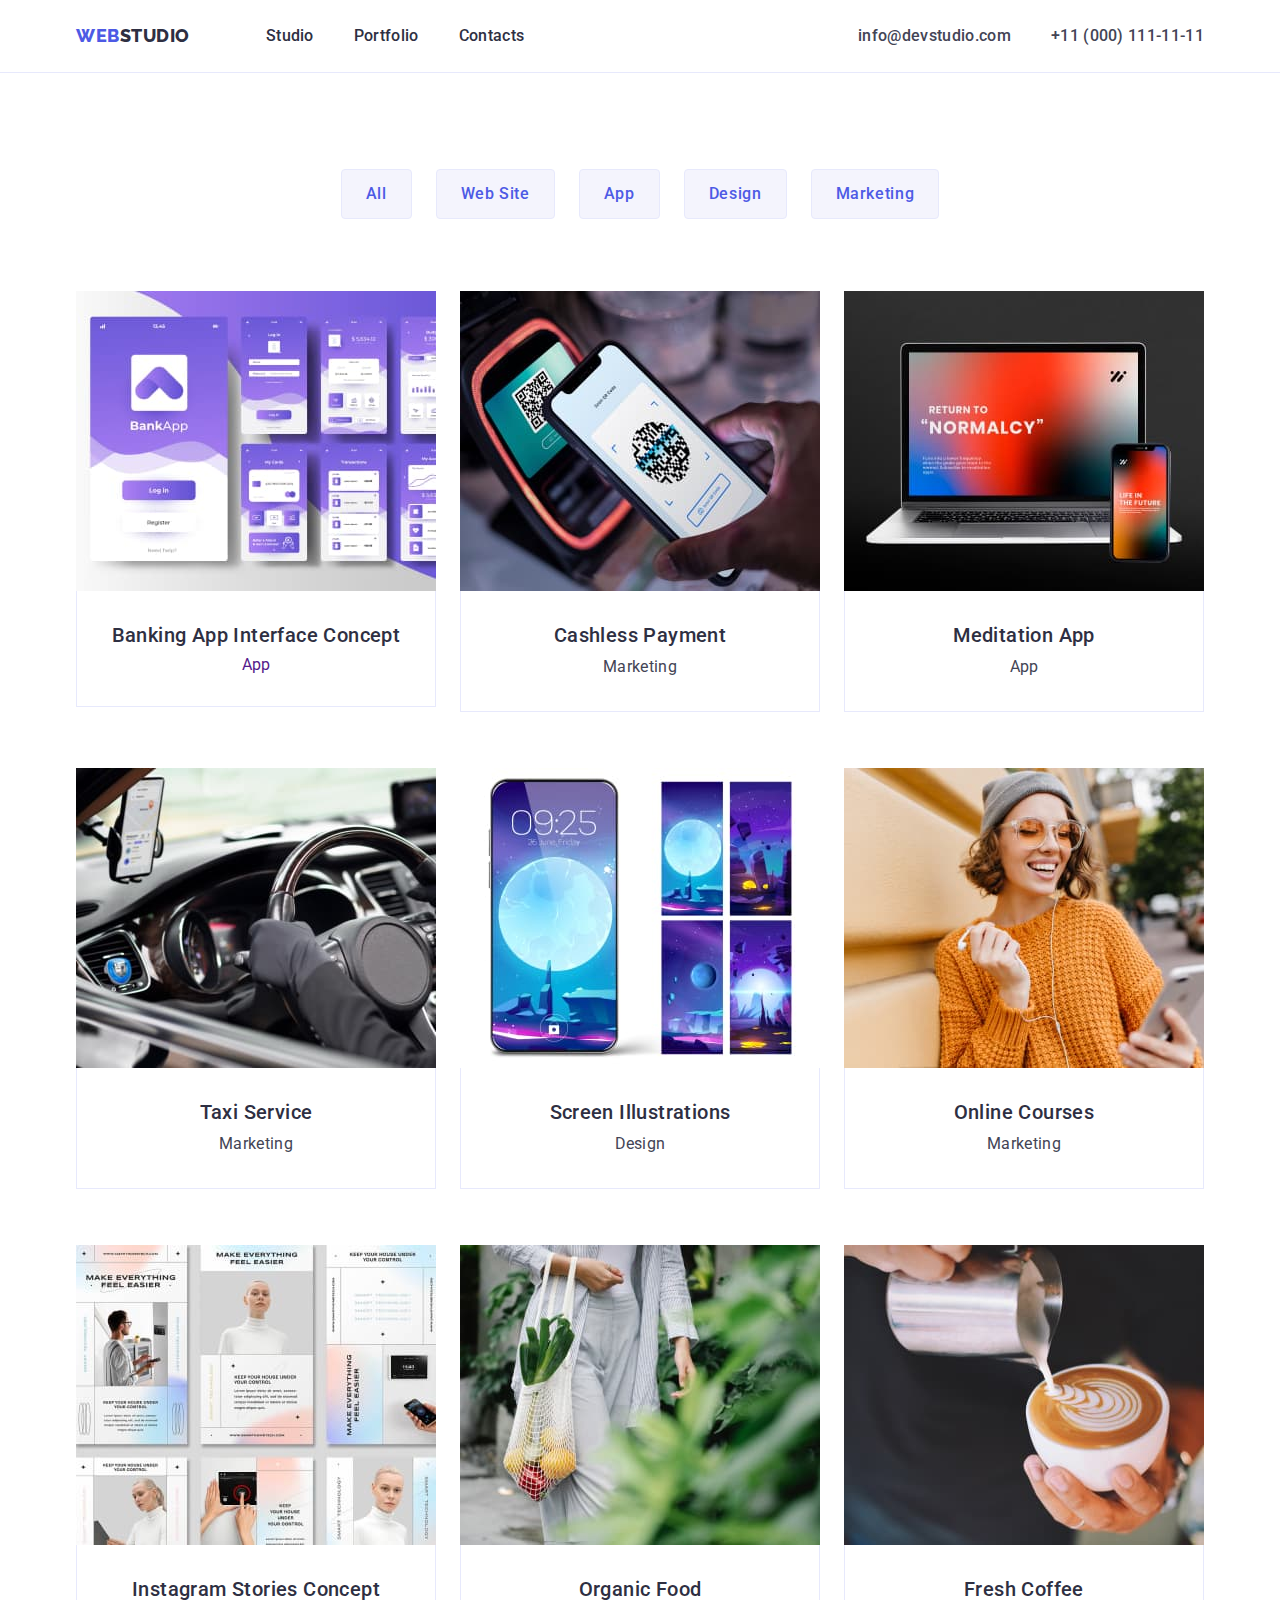
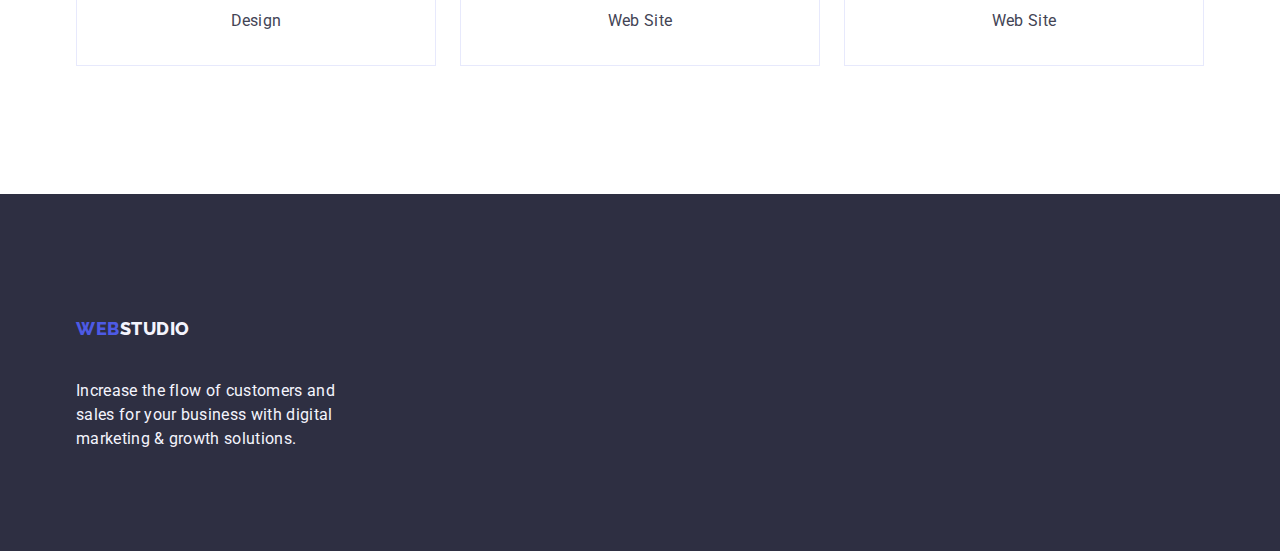
==== commit 21a0a8d4: "Reorganize flex menu" ====
--- a/portfolio.html
+++ b/portfolio.html
@@ -236,128 +236,6 @@
               </a>
             </li>
           </ul>
-
-          <!--          <ul class="list list-portfolio-flex">
-            <li class="list-card">
-              <a class="link" href="">
-                <div class="list-link-div-portfolio-flex">
-                  <img
-                    src="./images/pagesbankapp.jpg"
-                    alt="Application pages view for logging in to the bank and managing your bank account. 
-                The dominant colors are purple and white. Purple at the top of the page, white at the bottom"
-                    width="360"
-                    height="300"
-                  />
-                  <h2 class="fontshthre fonts-in-title-card">
-                    Banking App Interface Concept
-                  </h2>
-                  <p class="p-font p-in-card">App</p>
-                </div>
-              </a>
-            </li>
-            <li class="list-card">
-              <a class="link" href="">
-                <img
-                  src="./images/PhoneReadQRcode.jpg"
-                  alt="Smartphone held in fingers and reading QR code with smartphone."
-                  width="360"
-                  height="300"
-                />
-                <h2 class="fontshthre fonts-in-title-card">Cashless Payment</h2>
-                <p class="p-font p-in-card">Marketing</p>
-              </a>
-            </li>
-            <li class="list-card">
-              <a class="link" href="">
-                <img
-                  src="./images/Computerandsmartphonewithdesamefoto.jpg"
-                  alt="On the laptop screen and on the smartphone screen there is the same 
-              colorful image with the words - return to normalcy."
-                  width="360"
-                  height="300"
-                />
-                <h2 class="fontshthre fonts-in-title-card">Meditation App</h2>
-                <p class="p-font p-in-card">App</p>
-              </a>
-            </li>
-            <li class="list-card">
-              <a class="link" href="">
-                <img
-                  src="./images/cocpitincar.jpg"
-                  alt="Cockpit in the car. Smartphone in the holder with staking turned on."
-                  width="360"
-                  height="300"
-                />
-                <h2 class="fontshthre fonts-in-title-card">Taxi Service</h2>
-                <p class="p-font p-in-card">Marketing</p>
-              </a>
-            </li>
-            <li class="list-card">
-              <a class="link" href="">
-                <img
-                  src="./images/destopwithnun.jpg"
-                  alt="Five images with desktop proposals with a moon theme"
-                  width="360"
-                  height="300"
-                />
-                <h2 class="fontshthre fonts-in-title-card">
-                  Screen Illustrations
-                </h2>
-                <p class="p-font p-in-card">Design</p>
-              </a>
-            </li>
-            <li class="list-card">
-              <a class="link" href="">
-                <img
-                  src="./images/Womeninorangedress.jpg"
-                  alt="A woman in a yellow sweater, gray hat and glasses looks at the smartphone"
-                  width="360"
-                  height="300"
-                />
-                <h2 class="fontshthre fonts-in-title-card">Online Courses</h2>
-                <p class="p-font p-in-card">Marketing</p>
-              </a>
-            </li>
-            <li class="list-card">
-              <a class="link" href="">
-                <img
-                  src="./images/leaflet.jpg"
-                  alt="Description of home control presented by a woman in a white turtleneck. Control options via smartphone and touch screen are shown."
-                  width="360"
-                  height="300"
-                />
-                <h2 class="fontshthre fonts-in-title-card">
-                  Instagram Stories Concept
-                </h2>
-                <p class="p-font p-in-card">Design</p>
-              </a>
-            </li>
-
-            <li class="list-card">
-              <a class="link" href="">
-                <img
-                  src="./images/womenwithbag.jpg"
-                  alt="A woman dressed in gray pants, a gray long sweater and a white blouse carries fruits and vegetables in a white mesh bag."
-                  width="360"
-                  height="300"
-                />
-                <h2 class="fontshthre fonts-in-title-card">Organic Food</h2>
-                <p class="p-font p-in-card">Web Site</p>
-              </a>
-            </li>
-            <li class="list-card">
-              <a class="link" href="">
-                <img
-                  src="./images/cafeewitchmilk.jpg"
-                  alt="The barista pours milk to create a pattern on the surface of the coffee"
-                  width="360"
-                  height="300"
-                />
-                <h2 class="fontshthre fonts-in-title-card">Fresh Coffee</h2>
-                <p class="p-font p-in-card">Web Site</p>
-              </a>
-            </li>
-          </ul>-->
         </div>
       </section>
     </main>
--- a/css/styles.css
+++ b/css/styles.css
@@ -50,7 +50,7 @@
     display: flex;
     align-items: center;
     justify-content: space-between;
-    gap: 24px;
+    gap: 40px;
 }
 .adress-list {
     font-style: normal;
@@ -205,7 +205,7 @@
     height: 72px;
     align-items: center;
     justify-content: space-between;
-    gap: 332px;
+    gap: auto;
     background: var(--color-white-background, #FFF);
 }
 /*
